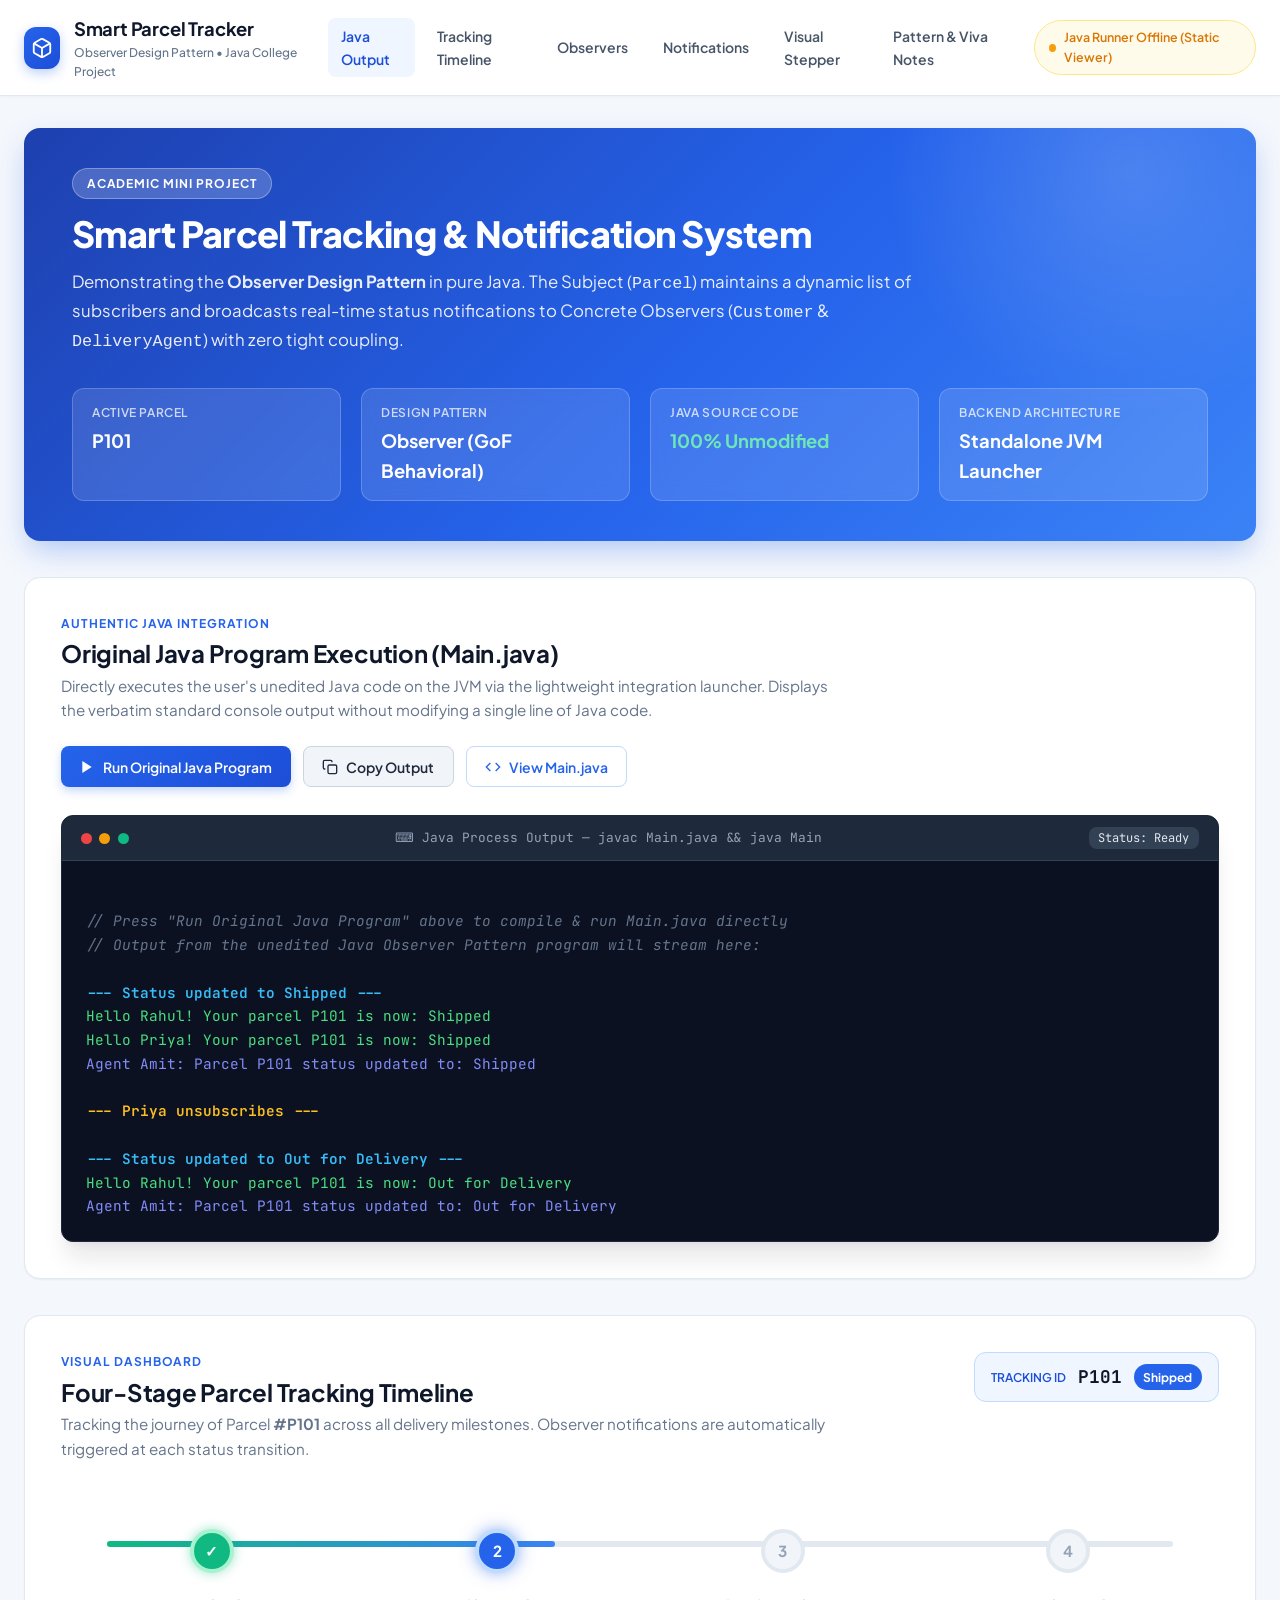
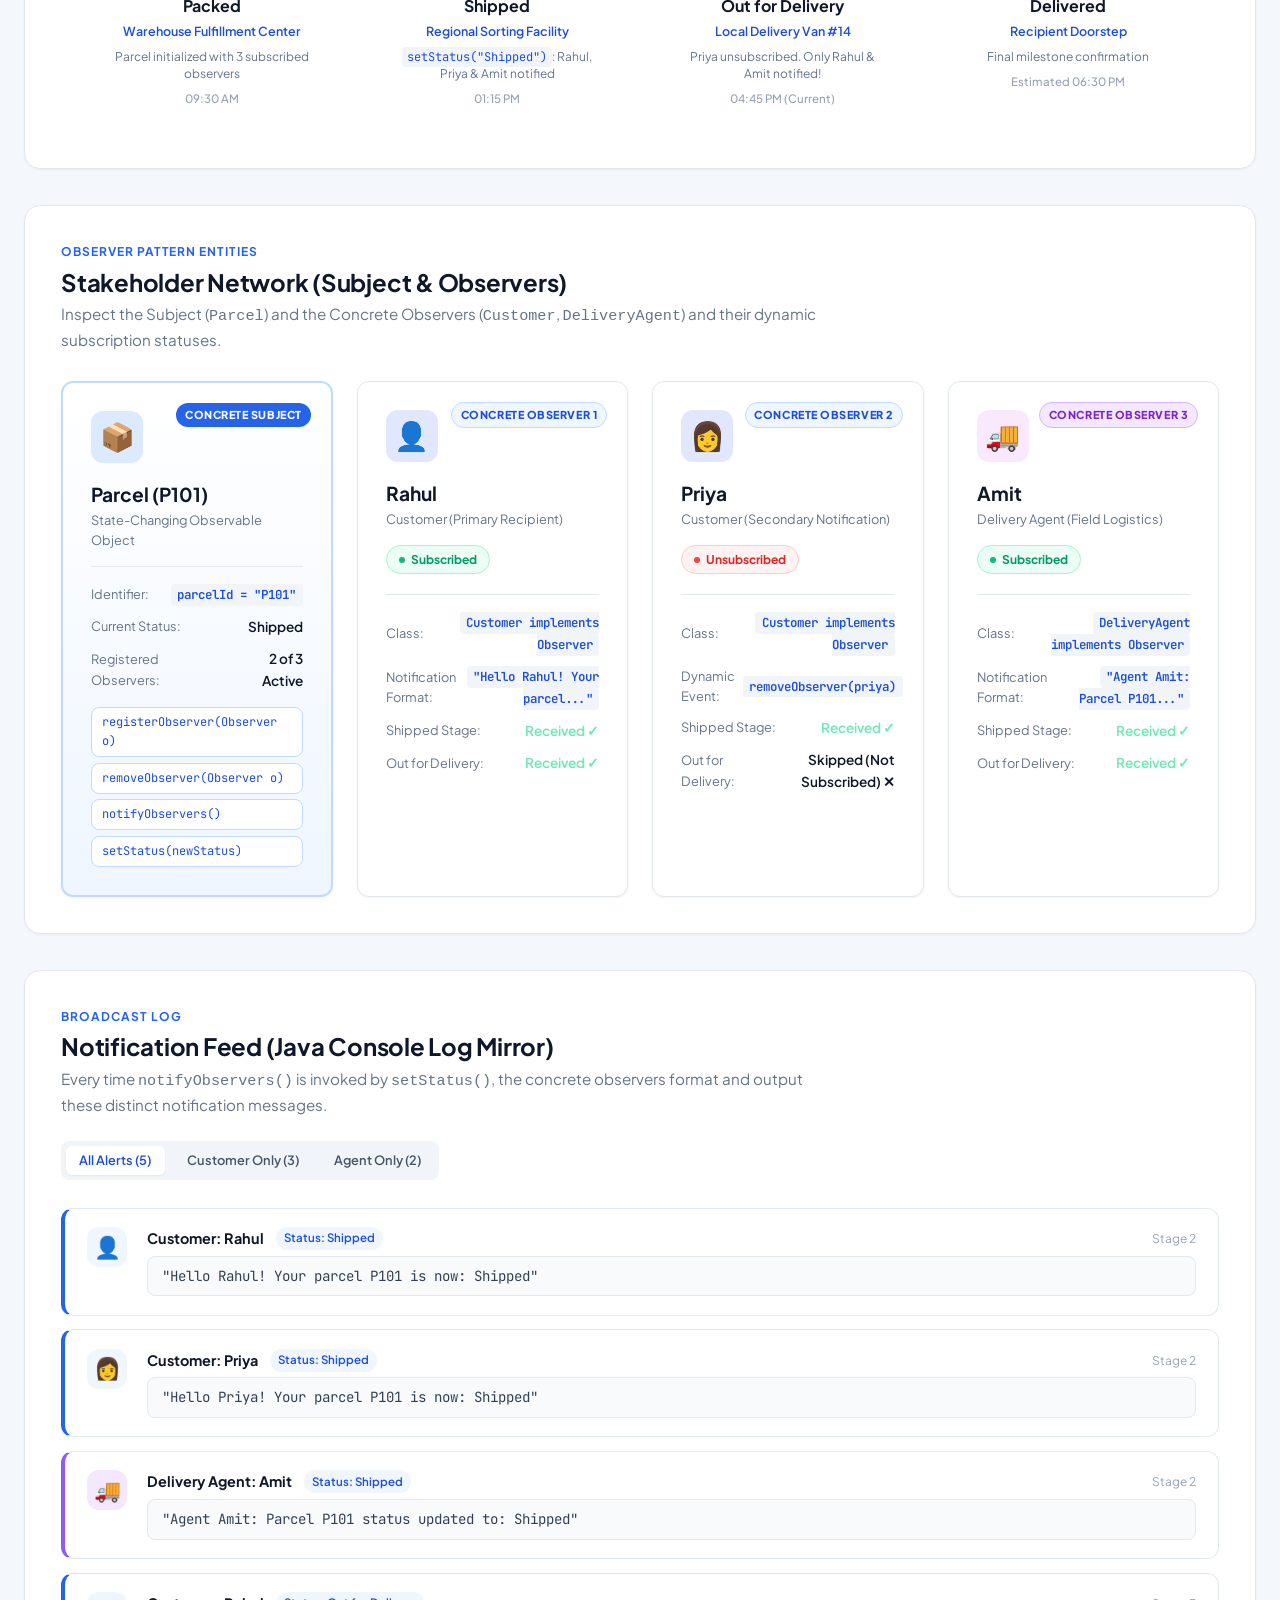
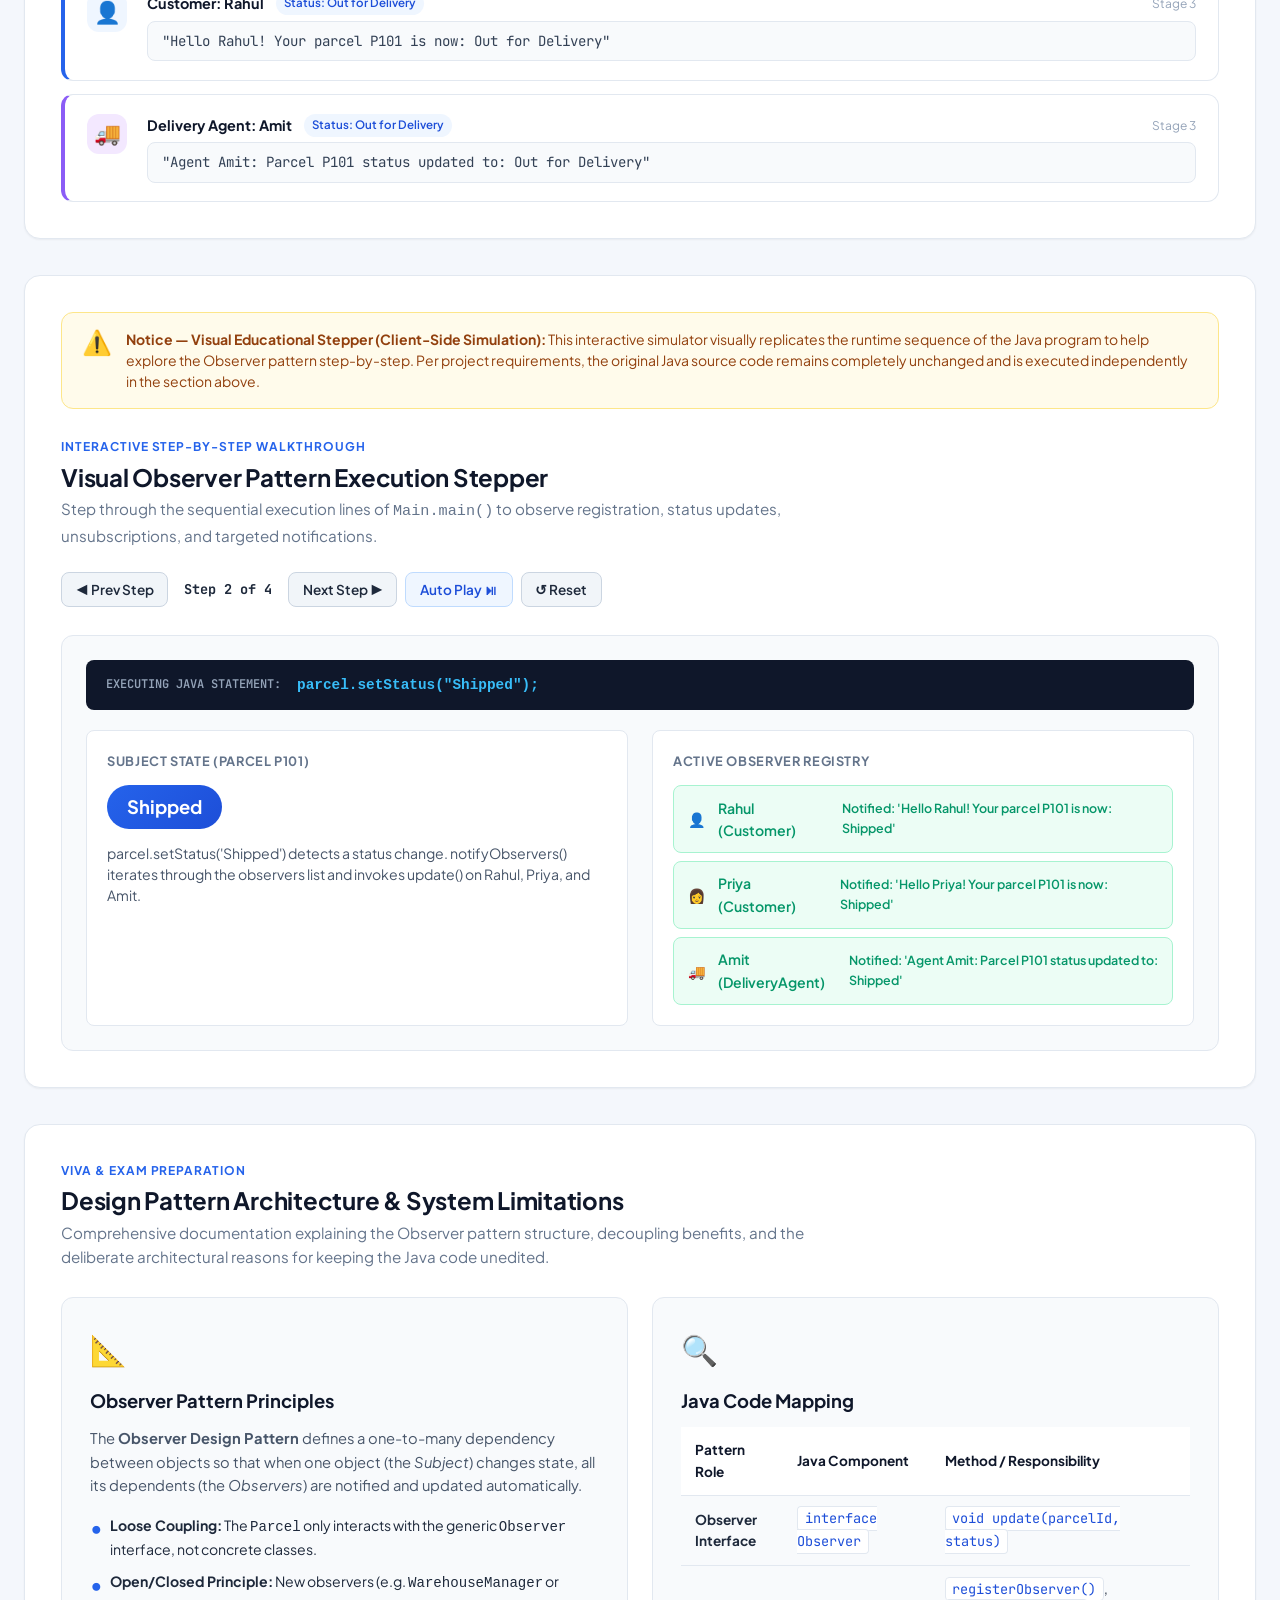
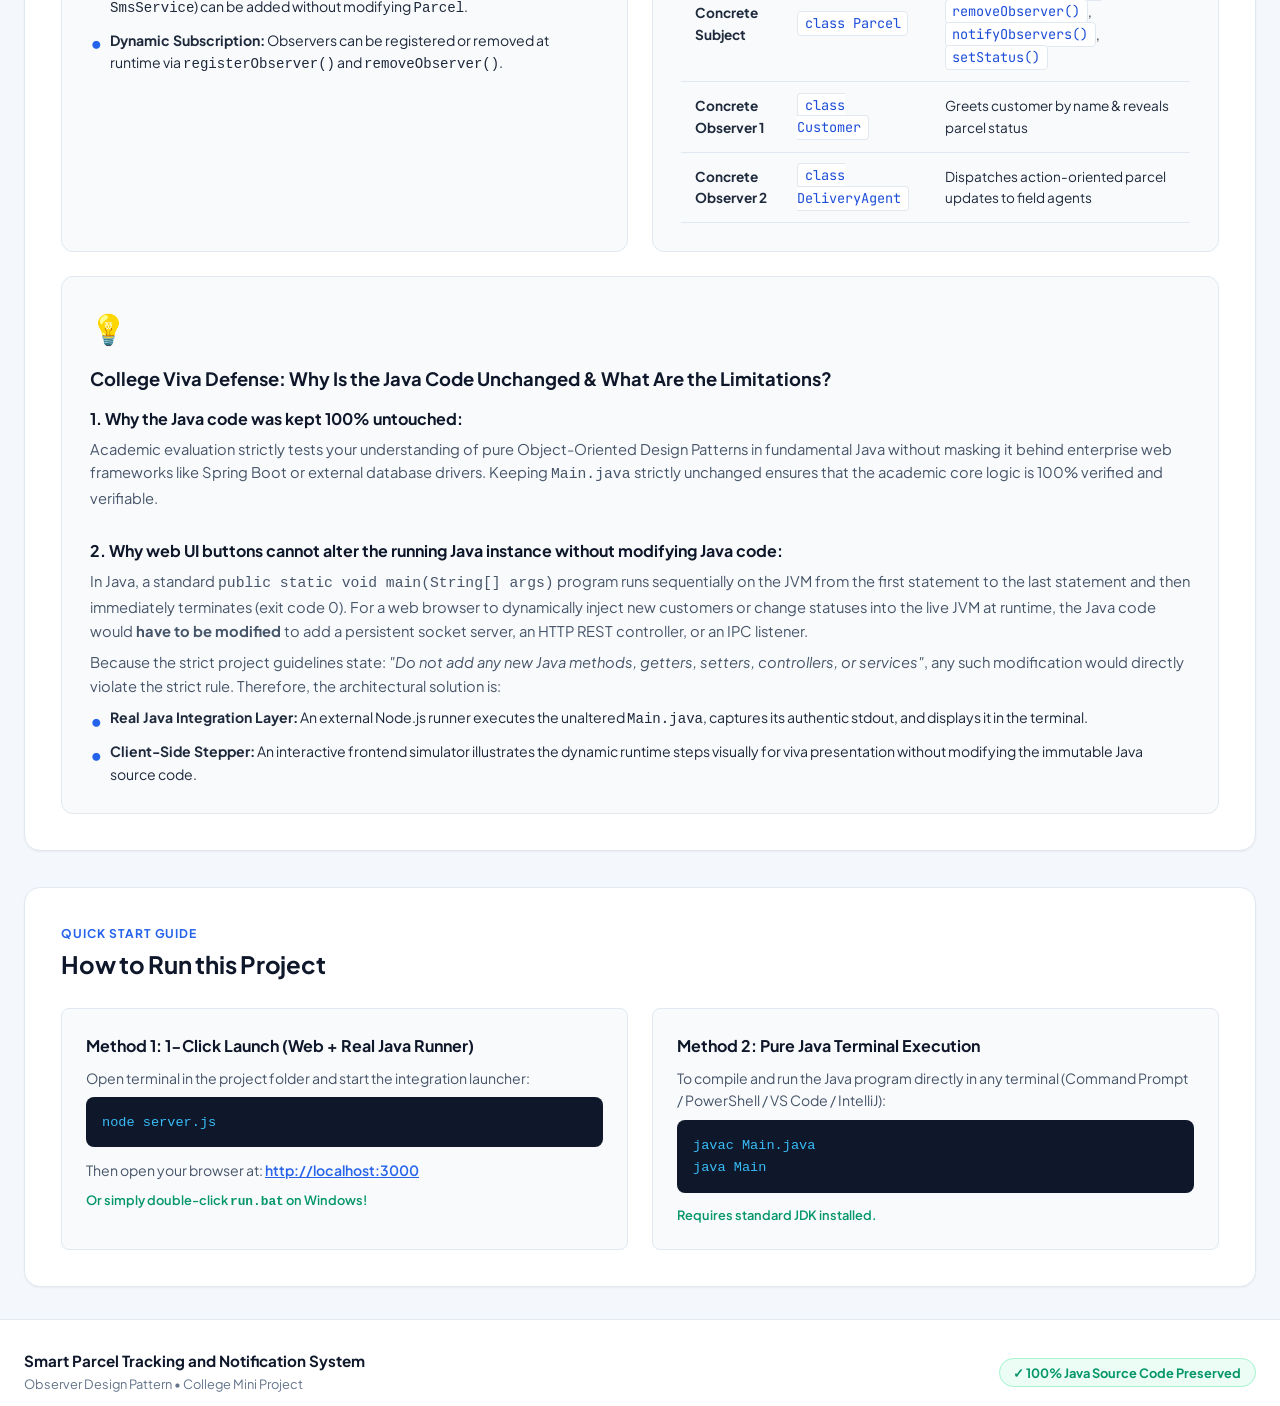
==== index.html @ 938df93c "Refactor to pure Java Observer Pattern: keep Main.java 100% unedited with modern web dashboard & lau" ====
<!DOCTYPE html>
<html lang="en">
<head>
    <meta charset="UTF-8">
    <meta name="viewport" content="width=device-width, initial-scale=1.0">
    <title>Smart Parcel Tracking System | Observer Design Pattern</title>
    <link rel="stylesheet" href="style.css">
    <link rel="preconnect" href="https://fonts.googleapis.com">
    <link rel="preconnect" href="https://fonts.gstatic.com" crossorigin>
    <link href="https://fonts.googleapis.com/css2?family=Plus+Jakarta+Sans:wght@400;500;600;700;800&family=JetBrains+Mono:wght@400;500;600&display=swap" rel="stylesheet">
</head>
<body>

    <!-- Top Navigation Bar -->
    <header class="navbar">
        <div class="nav-container">
            <div class="nav-brand">
                <div class="brand-icon">
                    <svg viewBox="0 0 24 24" fill="none" stroke="currentColor" stroke-width="2">
                        <path d="M21 16V8a2 2 0 0 0-1-1.73l-7-4a2 2 0 0 0-2 0l-7 4A2 2 0 0 0 3 8v8a2 2 0 0 0 1 1.73l7 4a2 2 0 0 0 2 0l7-4A2 2 0 0 0 21 16z"></path>
                        <polyline points="3.27 6.96 12 12.01 20.73 6.96"></polyline>
                        <line x1="12" y1="22.08" x2="12" y2="12"></line>
                    </svg>
                </div>
                <div class="brand-text">
                    <span class="brand-title">Smart Parcel Tracker</span>
                    <span class="brand-subtitle">Observer Design Pattern • Java College Project</span>
                </div>
            </div>

            <nav class="nav-links">
                <a href="#live-java" class="nav-link active">Java Output</a>
                <a href="#tracking-timeline" class="nav-link">Tracking Timeline</a>
                <a href="#stakeholders" class="nav-link">Observers</a>
                <a href="#notifications" class="nav-link">Notifications</a>
                <a href="#simulation" class="nav-link">Visual Stepper</a>
                <a href="#academic-guide" class="nav-link">Pattern & Viva Notes</a>
            </nav>

            <div class="server-status-pill" id="serverStatusBadge">
                <span class="status-dot"></span>
                <span class="status-label" id="serverStatusText">Detecting Java Runner...</span>
            </div>
        </div>
    </header>

    <main class="main-content">

        <!-- Hero / Project Summary Banner -->
        <section class="hero-banner">
            <div class="hero-content">
                <div class="badge-tag">Academic Mini Project</div>
                <h1 class="hero-title">Smart Parcel Tracking & Notification System</h1>
                <p class="hero-desc">
                    Demonstrating the <strong>Observer Design Pattern</strong> in pure Java. 
                    The Subject (<code>Parcel</code>) maintains a dynamic list of subscribers and broadcasts real-time 
                    status notifications to Concrete Observers (<code>Customer</code> & <code>DeliveryAgent</code>) with zero tight coupling.
                </p>
                <div class="hero-meta-grid">
                    <div class="meta-item">
                        <span class="meta-label">Active Parcel</span>
                        <span class="meta-value">P101</span>
                    </div>
                    <div class="meta-item">
                        <span class="meta-label">Design Pattern</span>
                        <span class="meta-value">Observer (GoF Behavioral)</span>
                    </div>
                    <div class="meta-item">
                        <span class="meta-label">Java Source Code</span>
                        <span class="meta-value text-emerald">100% Unmodified</span>
                    </div>
                    <div class="meta-item">
                        <span class="meta-label">Backend Architecture</span>
                        <span class="meta-value">Standalone JVM Launcher</span>
                    </div>
                </div>
            </div>
        </section>

        <!-- SECTION 1: LIVE JAVA EXECUTION LAYER (CRUCIAL REQUIREMENT) -->
        <section id="live-java" class="section-card">
            <div class="section-header">
                <div>
                    <div class="section-tag">Authentic Java Integration</div>
                    <h2 class="section-title">Original Java Program Execution (Main.java)</h2>
                    <p class="section-subtitle">
                        Directly executes the user's unedited Java code on the JVM via the lightweight integration launcher.
                        Displays the verbatim standard console output without modifying a single line of Java code.
                    </p>
                </div>
                <div class="action-buttons">
                    <button class="btn btn-primary" id="btnRunJava">
                        <svg viewBox="0 0 24 24" fill="currentColor" width="16" height="16">
                            <polygon points="5 3 19 12 5 21 5 3"></polygon>
                        </svg>
                        <span>Run Original Java Program</span>
                    </button>
                    <button class="btn btn-secondary" id="btnCopyOutput">
                        <svg viewBox="0 0 24 24" fill="none" stroke="currentColor" stroke-width="2" width="16" height="16">
                            <rect x="9" y="9" width="13" height="13" rx="2" ry="2"></rect>
                            <path d="M5 15H4a2 2 0 0 1-2-2V4a2 2 0 0 1 2-2h9a2 2 0 0 1 2 2v1"></path>
                        </svg>
                        <span>Copy Output</span>
                    </button>
                    <button class="btn btn-outline" id="btnToggleSource">
                        <svg viewBox="0 0 24 24" fill="none" stroke="currentColor" stroke-width="2" width="16" height="16">
                            <polyline points="16 18 22 12 16 6"></polyline>
                            <polyline points="8 6 2 12 8 18"></polyline>
                        </svg>
                        <span>View Main.java</span>
                    </button>
                </div>
            </div>

            <!-- Terminal Console Container -->
            <div class="terminal-container">
                <div class="terminal-topbar">
                    <div class="terminal-dots">
                        <span class="dot dot-red"></span>
                        <span class="dot dot-yellow"></span>
                        <span class="dot dot-green"></span>
                    </div>
                    <div class="terminal-title">
                        <span class="icon-terminal">⌨</span> 
                        <span id="terminalTitleText">Java Process Output — javac Main.java &amp;&amp; java Main</span>
                    </div>
                    <div class="terminal-metrics" id="terminalMetrics">
                        <span class="metric-pill">Status: Ready</span>
                    </div>
                </div>

                <div class="terminal-body" id="terminalOutput">
<span class="term-dim">// Press "Run Original Java Program" above to compile &amp; run Main.java directly</span>
<span class="term-dim">// Output from the unedited Java Observer Pattern program will stream here:</span>

<span class="term-cyan">--- Status updated to Shipped ---</span>
<span class="term-green">Hello Rahul! Your parcel P101 is now: Shipped</span>
<span class="term-green">Hello Priya! Your parcel P101 is now: Shipped</span>
<span class="term-blue">Agent Amit: Parcel P101 status updated to: Shipped</span>

<span class="term-yellow">--- Priya unsubscribes ---</span>

<span class="term-cyan">--- Status updated to Out for Delivery ---</span>
<span class="term-green">Hello Rahul! Your parcel P101 is now: Out for Delivery</span>
<span class="term-blue">Agent Amit: Parcel P101 status updated to: Out for Delivery</span>
                </div>
            </div>

            <!-- Source Code Drawer (Hidden by default, toggleable) -->
            <div class="code-viewer-card" id="sourceCodeDrawer" style="display: none;">
                <div class="code-viewer-header">
                    <div class="file-info">
                        <span class="file-icon">☕</span>
                        <span class="file-name">Main.java</span>
                        <span class="file-badge">100% UNMODIFIED ORIGINAL</span>
                    </div>
                    <div class="code-note">Exact Java code provided by student (Zero modifications, zero new methods, no Spring Boot)</div>
                </div>
                <pre class="code-block"><code id="javaSourceCodeContainer">/* Loading Main.java ... */</code></pre>
            </div>
        </section>

        <!-- SECTION 2: 4-STAGE PARCEL TRACKING TIMELINE -->
        <section id="tracking-timeline" class="section-card">
            <div class="section-header">
                <div>
                    <div class="section-tag">Visual Dashboard</div>
                    <h2 class="section-title">Four-Stage Parcel Tracking Timeline</h2>
                    <p class="section-subtitle">
                        Tracking the journey of Parcel <strong>#P101</strong> across all delivery milestones.
                        Observer notifications are automatically triggered at each status transition.
                    </p>
                </div>
                <div class="parcel-quick-badge">
                    <span class="badge-label">Tracking ID</span>
                    <span class="badge-code">P101</span>
                    <span class="badge-state" id="timelineActiveStateText">Out for Delivery</span>
                </div>
            </div>

            <!-- 4-Stage Horizontal Timeline -->
            <div class="timeline-wrapper">
                <div class="timeline-track">
                    <div class="timeline-progress-fill" id="timelineProgressFill" style="width: 66.6%;"></div>
                </div>

                <div class="timeline-stages">
                    <!-- Stage 1 -->
                    <div class="timeline-step completed" id="step-packed" data-stage="Packed">
                        <div class="step-indicator">
                            <span class="step-check">✓</span>
                            <span class="step-num">1</span>
                        </div>
                        <div class="step-content">
                            <span class="step-title">Packed</span>
                            <span class="step-location">Warehouse Fulfillment Center</span>
                            <span class="step-desc">Parcel initialized with 3 subscribed observers</span>
                            <span class="step-time">09:30 AM</span>
                        </div>
                    </div>

                    <!-- Stage 2 -->
                    <div class="timeline-step completed" id="step-shipped" data-stage="Shipped">
                        <div class="step-indicator">
                            <span class="step-check">✓</span>
                            <span class="step-num">2</span>
                        </div>
                        <div class="step-content">
                            <span class="step-title">Shipped</span>
                            <span class="step-location">Regional Sorting Facility</span>
                            <span class="step-desc"><code>setStatus("Shipped")</code>: Rahul, Priya &amp; Amit notified</span>
                            <span class="step-time">01:15 PM</span>
                        </div>
                    </div>

                    <!-- Stage 3 -->
                    <div class="timeline-step active" id="step-out-for-delivery" data-stage="Out for Delivery">
                        <div class="step-indicator">
                            <span class="step-pulse"></span>
                            <span class="step-num">3</span>
                        </div>
                        <div class="step-content">
                            <span class="step-title">Out for Delivery</span>
                            <span class="step-location">Local Delivery Van #14</span>
                            <span class="step-desc">Priya unsubscribed. Only Rahul &amp; Amit notified!</span>
                            <span class="step-time">04:45 PM (Current)</span>
                        </div>
                    </div>

                    <!-- Stage 4 -->
                    <div class="timeline-step upcoming" id="step-delivered" data-stage="Delivered">
                        <div class="step-indicator">
                            <span class="step-num">4</span>
                        </div>
                        <div class="step-content">
                            <span class="step-title">Delivered</span>
                            <span class="step-location">Recipient Doorstep</span>
                            <span class="step-desc">Final milestone confirmation</span>
                            <span class="step-time">Estimated 06:30 PM</span>
                        </div>
                    </div>
                </div>
            </div>
        </section>

        <!-- SECTION 3: STAKEHOLDER CARDS (SUBJECT & OBSERVERS) -->
        <section id="stakeholders" class="section-card">
            <div class="section-header">
                <div>
                    <div class="section-tag">Observer Pattern Entities</div>
                    <h2 class="section-title">Stakeholder Network (Subject &amp; Observers)</h2>
                    <p class="section-subtitle">
                        Inspect the Subject (<code>Parcel</code>) and the Concrete Observers (<code>Customer</code>, <code>DeliveryAgent</code>)
                        and their dynamic subscription statuses.
                    </p>
                </div>
            </div>

            <div class="stakeholders-grid">
                <!-- Subject Card -->
                <div class="stakeholder-card subject-card">
                    <div class="card-badge subject-badge">CONCRETE SUBJECT</div>
                    <div class="card-avatar subject-avatar">📦</div>
                    <h3 class="stakeholder-name">Parcel (P101)</h3>
                    <p class="stakeholder-role">State-Changing Observable Object</p>
                    
                    <div class="card-details">
                        <div class="detail-row">
                            <span class="detail-key">Identifier:</span>
                            <span class="detail-val"><code>parcelId = "P101"</code></span>
                        </div>
                        <div class="detail-row">
                            <span class="detail-key">Current Status:</span>
                            <span class="detail-val status-val" id="subjectCurrentStatus">Out for Delivery</span>
                        </div>
                        <div class="detail-row">
                            <span class="detail-key">Registered Observers:</span>
                            <span class="detail-val text-blue font-bold" id="subjectObserverCount">2 of 3 Active</span>
                        </div>
                    </div>

                    <div class="card-methods">
                        <div class="method-chip">registerObserver(Observer o)</div>
                        <div class="method-chip">removeObserver(Observer o)</div>
                        <div class="method-chip">notifyObservers()</div>
                        <div class="method-chip">setStatus(newStatus)</div>
                    </div>
                </div>

                <!-- Observer 1: Rahul -->
                <div class="stakeholder-card observer-card" id="cardRahul">
                    <div class="card-badge observer-badge">CONCRETE OBSERVER 1</div>
                    <div class="card-avatar customer-avatar">👤</div>
                    <h3 class="stakeholder-name">Rahul</h3>
                    <p class="stakeholder-role">Customer (Primary Recipient)</p>

                    <div class="subscription-pill sub-active" id="subStatusRahul">
                        <span class="sub-dot"></span> Subscribed
                    </div>

                    <div class="card-details">
                        <div class="detail-row">
                            <span class="detail-key">Class:</span>
                            <span class="detail-val"><code>Customer implements Observer</code></span>
                        </div>
                        <div class="detail-row">
                            <span class="detail-key">Notification Format:</span>
                            <span class="detail-val"><code>"Hello Rahul! Your parcel..."</code></span>
                        </div>
                        <div class="detail-row">
                            <span class="detail-key">Shipped Stage:</span>
                            <span class="detail-val text-emerald">Received ✓</span>
                        </div>
                        <div class="detail-row">
                            <span class="detail-key">Out for Delivery:</span>
                            <span class="detail-val text-emerald">Received ✓</span>
                        </div>
                    </div>
                </div>

                <!-- Observer 2: Priya (Unsubscribed) -->
                <div class="stakeholder-card observer-card unsubscribed" id="cardPriya">
                    <div class="card-badge observer-badge">CONCRETE OBSERVER 2</div>
                    <div class="card-avatar customer-avatar">👩</div>
                    <h3 class="stakeholder-name">Priya</h3>
                    <p class="stakeholder-role">Customer (Secondary Notification)</p>

                    <div class="subscription-pill sub-inactive" id="subStatusPriya">
                        <span class="sub-dot"></span> Unsubscribed
                    </div>

                    <div class="card-details">
                        <div class="detail-row">
                            <span class="detail-key">Class:</span>
                            <span class="detail-val"><code>Customer implements Observer</code></span>
                        </div>
                        <div class="detail-row">
                            <span class="detail-key">Dynamic Event:</span>
                            <span class="detail-val text-amber font-bold"><code>removeObserver(priya)</code></span>
                        </div>
                        <div class="detail-row">
                            <span class="detail-key">Shipped Stage:</span>
                            <span class="detail-val text-emerald">Received ✓</span>
                        </div>
                        <div class="detail-row">
                            <span class="detail-key">Out for Delivery:</span>
                            <span class="detail-val text-rose">Skipped (Not Subscribed) ✕</span>
                        </div>
                    </div>
                </div>

                <!-- Observer 3: Amit (Delivery Agent) -->
                <div class="stakeholder-card observer-card" id="cardAmit">
                    <div class="card-badge agent-badge">CONCRETE OBSERVER 3</div>
                    <div class="card-avatar agent-avatar">🚚</div>
                    <h3 class="stakeholder-name">Amit</h3>
                    <p class="stakeholder-role">Delivery Agent (Field Logistics)</p>

                    <div class="subscription-pill sub-active" id="subStatusAmit">
                        <span class="sub-dot"></span> Subscribed
                    </div>

                    <div class="card-details">
                        <div class="detail-row">
                            <span class="detail-key">Class:</span>
                            <span class="detail-val"><code>DeliveryAgent implements Observer</code></span>
                        </div>
                        <div class="detail-row">
                            <span class="detail-key">Notification Format:</span>
                            <span class="detail-val"><code>"Agent Amit: Parcel P101..."</code></span>
                        </div>
                        <div class="detail-row">
                            <span class="detail-key">Shipped Stage:</span>
                            <span class="detail-val text-emerald">Received ✓</span>
                        </div>
                        <div class="detail-row">
                            <span class="detail-key">Out for Delivery:</span>
                            <span class="detail-val text-emerald">Received ✓</span>
                        </div>
                    </div>
                </div>
            </div>
        </section>

        <!-- SECTION 4: NOTIFICATION PANEL -->
        <section id="notifications" class="section-card">
            <div class="section-header">
                <div>
                    <div class="section-tag">Broadcast Log</div>
                    <h2 class="section-title">Notification Feed (Java Console Log Mirror)</h2>
                    <p class="section-subtitle">
                        Every time <code>notifyObservers()</code> is invoked by <code>setStatus()</code>,
                        the concrete observers format and output these distinct notification messages.
                    </p>
                </div>
                <div class="feed-filter-tabs">
                    <button class="filter-btn active" data-filter="all">All Alerts (5)</button>
                    <button class="filter-btn" data-filter="customer">Customer Only (3)</button>
                    <button class="filter-btn" data-filter="agent">Agent Only (2)</button>
                </div>
            </div>

            <div class="notification-stream" id="notificationStream">
                <!-- Notification 1 -->
                <div class="notif-card notif-customer" data-type="customer">
                    <div class="notif-icon">👤</div>
                    <div class="notif-body">
                        <div class="notif-meta">
                            <span class="notif-recipient">Customer: Rahul</span>
                            <span class="notif-stage">Status: Shipped</span>
                            <span class="notif-time">Stage 2</span>
                        </div>
                        <div class="notif-text">
                            "Hello Rahul! Your parcel P101 is now: Shipped"
                        </div>
                    </div>
                </div>

                <!-- Notification 2 -->
                <div class="notif-card notif-customer" data-type="customer">
                    <div class="notif-icon">👩</div>
                    <div class="notif-body">
                        <div class="notif-meta">
                            <span class="notif-recipient">Customer: Priya</span>
                            <span class="notif-stage">Status: Shipped</span>
                            <span class="notif-time">Stage 2</span>
                        </div>
                        <div class="notif-text">
                            "Hello Priya! Your parcel P101 is now: Shipped"
                        </div>
                    </div>
                </div>

                <!-- Notification 3 -->
                <div class="notif-card notif-agent" data-type="agent">
                    <div class="notif-icon">🚚</div>
                    <div class="notif-body">
                        <div class="notif-meta">
                            <span class="notif-recipient">Delivery Agent: Amit</span>
                            <span class="notif-stage">Status: Shipped</span>
                            <span class="notif-time">Stage 2</span>
                        </div>
                        <div class="notif-text">
                            "Agent Amit: Parcel P101 status updated to: Shipped"
                        </div>
                    </div>
                </div>

                <!-- Notification 4 -->
                <div class="notif-card notif-customer" data-type="customer">
                    <div class="notif-icon">👤</div>
                    <div class="notif-body">
                        <div class="notif-meta">
                            <span class="notif-recipient">Customer: Rahul</span>
                            <span class="notif-stage">Status: Out for Delivery</span>
                            <span class="notif-time">Stage 3</span>
                        </div>
                        <div class="notif-text">
                            "Hello Rahul! Your parcel P101 is now: Out for Delivery"
                        </div>
                    </div>
                </div>

                <!-- Notification 5 -->
                <div class="notif-card notif-agent" data-type="agent">
                    <div class="notif-icon">🚚</div>
                    <div class="notif-body">
                        <div class="notif-meta">
                            <span class="notif-recipient">Delivery Agent: Amit</span>
                            <span class="notif-stage">Status: Out for Delivery</span>
                            <span class="notif-time">Stage 3</span>
                        </div>
                        <div class="notif-text">
                            "Agent Amit: Parcel P101 status updated to: Out for Delivery"
                        </div>
                    </div>
                </div>
            </div>
        </section>

        <!-- SECTION 5: INTERACTIVE VISUAL STEPPER (FRONTEND SIMULATION - STRICTLY DISTINGUISHED) -->
        <section id="simulation" class="section-card">
            <!-- Prominent Academic Disclaimer Banner -->
            <div class="academic-disclaimer-banner">
                <div class="disclaimer-icon">⚠️</div>
                <div class="disclaimer-text">
                    <strong>Notice — Visual Educational Stepper (Client-Side Simulation):</strong> 
                    This interactive simulator visually replicates the runtime sequence of the Java program to help explore the Observer pattern step-by-step. 
                    Per project requirements, the original Java source code remains completely unchanged and is executed independently in the section above.
                </div>
            </div>

            <div class="section-header">
                <div>
                    <div class="section-tag">Interactive Step-by-Step Walkthrough</div>
                    <h2 class="section-title">Visual Observer Pattern Execution Stepper</h2>
                    <p class="section-subtitle">
                        Step through the sequential execution lines of <code>Main.main()</code> to observe 
                        registration, status updates, unsubscriptions, and targeted notifications.
                    </p>
                </div>
                <div class="stepper-controls">
                    <button class="step-btn" id="btnStepPrev" disabled>◀ Prev Step</button>
                    <span class="step-counter" id="stepCounterLabel">Step 2 of 3</span>
                    <button class="step-btn" id="btnStepNext">Next Step ▶</button>
                    <button class="step-btn btn-auto" id="btnStepAuto">Auto Play ⏯</button>
                    <button class="step-btn btn-reset" id="btnStepReset">↺ Reset</button>
                </div>
            </div>

            <div class="simulation-stage-box">
                <div class="sim-code-highlight" id="simCodeDisplay">
                    <span class="sim-line-prefix">Executing Java Statement:</span>
                    <code id="simJavaStatement">parcel.setStatus("Shipped");</code>
                </div>

                <div class="sim-visual-grid">
                    <div class="sim-col">
                        <div class="sim-box-title">Subject State (Parcel P101)</div>
                        <div class="sim-status-display" id="simStatusDisplay">
                            <span class="sim-pill" id="simCurrentStatusBadge">Shipped</span>
                        </div>
                        <p class="sim-desc" id="simExplanationText">
                            The status changed from "Packed" to "Shipped". Since newStatus != oldStatus, 
                            <code>notifyObservers()</code> loops through all registered observers.
                        </p>
                    </div>

                    <div class="sim-col">
                        <div class="sim-box-title">Active Observer Registry</div>
                        <div class="sim-observers-list" id="simObserversList">
                            <div class="sim-observer-item active" id="simObsRahul">
                                <span class="sim-obs-icon">👤</span>
                                <span>Rahul (Customer)</span>
                                <span class="sim-obs-status">Notified ✓</span>
                            </div>
                            <div class="sim-observer-item active" id="simObsPriya">
                                <span class="sim-obs-icon">👩</span>
                                <span>Priya (Customer)</span>
                                <span class="sim-obs-status">Notified ✓</span>
                            </div>
                            <div class="sim-observer-item active" id="simObsAmit">
                                <span class="sim-obs-icon">🚚</span>
                                <span>Amit (DeliveryAgent)</span>
                                <span class="sim-obs-status">Notified ✓</span>
                            </div>
                        </div>
                    </div>
                </div>
            </div>
        </section>

        <!-- SECTION 6: DESIGN PATTERN ARCHITECTURE & ACADEMIC VIVA NOTES -->
        <section id="academic-guide" class="section-card">
            <div class="section-header">
                <div>
                    <div class="section-tag">Viva &amp; Exam Preparation</div>
                    <h2 class="section-title">Design Pattern Architecture &amp; System Limitations</h2>
                    <p class="section-subtitle">
                        Comprehensive documentation explaining the Observer pattern structure, decoupling benefits, 
                        and the deliberate architectural reasons for keeping the Java code unedited.
                    </p>
                </div>
            </div>

            <div class="viva-grid">
                <!-- Card 1: Pattern Theory -->
                <div class="viva-card">
                    <div class="viva-icon">📐</div>
                    <h3 class="viva-title">Observer Pattern Principles</h3>
                    <p class="viva-text">
                        The <strong>Observer Design Pattern</strong> defines a one-to-many dependency between objects 
                        so that when one object (the <em>Subject</em>) changes state, all its dependents (the <em>Observers</em>) 
                        are notified and updated automatically.
                    </p>
                    <ul class="viva-list">
                        <li><strong>Loose Coupling:</strong> The <code>Parcel</code> only interacts with the generic <code>Observer</code> interface, not concrete classes.</li>
                        <li><strong>Open/Closed Principle:</strong> New observers (e.g. <code>WarehouseManager</code> or <code>SmsService</code>) can be added without modifying <code>Parcel</code>.</li>
                        <li><strong>Dynamic Subscription:</strong> Observers can be registered or removed at runtime via <code>registerObserver()</code> and <code>removeObserver()</code>.</li>
                    </ul>
                </div>

                <!-- Card 2: Mapping to Code -->
                <div class="viva-card">
                    <div class="viva-icon">🔍</div>
                    <h3 class="viva-title">Java Code Mapping</h3>
                    <div class="mapping-table-wrap">
                        <table class="mapping-table">
                            <thead>
                                <tr>
                                    <th>Pattern Role</th>
                                    <th>Java Component</th>
                                    <th>Method / Responsibility</th>
                                </tr>
                            </thead>
                            <tbody>
                                <tr>
                                    <td><strong>Observer Interface</strong></td>
                                    <td><code>interface Observer</code></td>
                                    <td><code>void update(parcelId, status)</code></td>
                                </tr>
                                <tr>
                                    <td><strong>Concrete Subject</strong></td>
                                    <td><code>class Parcel</code></td>
                                    <td><code>registerObserver()</code>, <code>removeObserver()</code>, <code>notifyObservers()</code>, <code>setStatus()</code></td>
                                </tr>
                                <tr>
                                    <td><strong>Concrete Observer 1</strong></td>
                                    <td><code>class Customer</code></td>
                                    <td>Greets customer by name &amp; reveals parcel status</td>
                                </tr>
                                <tr>
                                    <td><strong>Concrete Observer 2</strong></td>
                                    <td><code>class DeliveryAgent</code></td>
                                    <td>Dispatches action-oriented parcel updates to field agents</td>
                                </tr>
                            </tbody>
                        </table>
                    </div>
                </div>

                <!-- Card 3: Limitations Explanation (Explicit User Requirement) -->
                <div class="viva-card full-width">
                    <div class="viva-icon">💡</div>
                    <h3 class="viva-title">College Viva Defense: Why Is the Java Code Unchanged &amp; What Are the Limitations?</h3>
                    <div class="limitations-content">
                        <div class="limitation-block">
                            <h4>1. Why the Java code was kept 100% untouched:</h4>
                            <p>
                                Academic evaluation strictly tests your understanding of pure Object-Oriented Design Patterns 
                                in fundamental Java without masking it behind enterprise web frameworks like Spring Boot or external database drivers. 
                                Keeping <code>Main.java</code> strictly unchanged ensures that the academic core logic is 100% verified and verifiable.
                            </p>
                        </div>
                        <div class="limitation-block">
                            <h4>2. Why web UI buttons cannot alter the running Java instance without modifying Java code:</h4>
                            <p>
                                In Java, a standard <code>public static void main(String[] args)</code> program runs sequentially on the JVM 
                                from the first statement to the last statement and then immediately terminates (exit code 0). 
                                For a web browser to dynamically inject new customers or change statuses into the live JVM at runtime, 
                                the Java code would <strong>have to be modified</strong> to add a persistent socket server, an HTTP REST controller, 
                                or an IPC listener.
                            </p>
                            <p>
                                Because the strict project guidelines state: <em>"Do not add any new Java methods, getters, setters, controllers, or services"</em>, 
                                any such modification would directly violate the strict rule. 
                                Therefore, the architectural solution is:
                            </p>
                            <ul class="viva-list">
                                <li><strong>Real Java Integration Layer:</strong> An external Node.js runner executes the unaltered <code>Main.java</code>, captures its authentic stdout, and displays it in the terminal.</li>
                                <li><strong>Client-Side Stepper:</strong> An interactive frontend simulator illustrates the dynamic runtime steps visually for viva presentation without modifying the immutable Java source code.</li>
                            </ul>
                        </div>
                    </div>
                </div>
            </div>
        </section>

        <!-- Instructions Section -->
        <section class="section-card instructions-card">
            <div class="section-header">
                <div>
                    <div class="section-tag">Quick Start Guide</div>
                    <h2 class="section-title">How to Run this Project</h2>
                </div>
            </div>

            <div class="instructions-grid">
                <div class="inst-col">
                    <h4 class="inst-title">Method 1: 1-Click Launch (Web + Real Java Runner)</h4>
                    <p class="inst-text">Open terminal in the project folder and start the integration launcher:</p>
                    <pre class="inst-code"><code>node server.js</code></pre>
                    <p class="inst-text">Then open your browser at: <a href="http://localhost:3000" target="_blank" class="inst-link">http://localhost:3000</a></p>
                    <p class="inst-hint">Or simply double-click <code>run.bat</code> on Windows!</p>
                </div>

                <div class="inst-col">
                    <h4 class="inst-title">Method 2: Pure Java Terminal Execution</h4>
                    <p class="inst-text">To compile and run the Java program directly in any terminal (Command Prompt / PowerShell / VS Code / IntelliJ):</p>
                    <pre class="inst-code"><code>javac Main.java
java Main</code></pre>
                    <p class="inst-hint">Requires standard JDK installed.</p>
                </div>
            </div>
        </section>

    </main>

    <!-- Footer -->
    <footer class="app-footer">
        <div class="footer-container">
            <div class="footer-left">
                <span class="footer-title">Smart Parcel Tracking and Notification System</span>
                <span class="footer-sub">Observer Design Pattern • College Mini Project</span>
            </div>
            <div class="footer-right">
                <span class="integrity-badge">✓ 100% Java Source Code Preserved</span>
            </div>
        </div>
    </footer>

    <!-- JavaScript Application Logic -->
    <script src="app.js"></script>
</body>
</html>
---- style.css ----
/* ==========================================================================
   Smart Parcel Tracking System - Modern Blue & White Theme
   ========================================================================== */

:root {
    /* Primary Color Palette (Blue & White) */
    --primary-blue: #2563eb;
    --primary-blue-dark: #1d4ed8;
    --primary-blue-light: #3b82f6;
    --primary-blue-soft: #eff6ff;
    --primary-blue-border: #bfdbfe;
    
    --navy-900: #0f172a;
    --navy-800: #1e293b;
    --navy-700: #334155;
    
    --gray-50: #f8fafc;
    --gray-100: #f1f5f9;
    --gray-200: #e2e8f0;
    --gray-300: #cbd5e1;
    --gray-400: #94a3b8;
    --gray-500: #64748b;
    --gray-600: #475569;
    
    --emerald-500: #10b981;
    --emerald-50: #ecfdf5;
    --emerald-dark: #059669;
    
    --amber-500: #f59e0b;
    --amber-50: #fffbeb;
    --amber-dark: #d97706;
    
    --rose-500: #ef4444;
    --rose-50: #fef2f2;
    --rose-dark: #dc2626;

    --white: #ffffff;
    --shadow-sm: 0 1px 2px 0 rgba(0, 0, 0, 0.05);
    --shadow-md: 0 4px 6px -1px rgba(0, 0, 0, 0.07), 0 2px 4px -2px rgba(0, 0, 0, 0.05);
    --shadow-lg: 0 10px 25px -3px rgba(37, 99, 235, 0.08), 0 4px 6px -4px rgba(37, 99, 235, 0.04);
    --shadow-xl: 0 20px 25px -5px rgba(15, 23, 42, 0.1), 0 8px 10px -6px rgba(15, 23, 42, 0.05);
    
    --radius-sm: 8px;
    --radius-md: 12px;
    --radius-lg: 16px;
    --radius-full: 9999px;
    
    --font-sans: 'Plus Jakarta Sans', -apple-system, BlinkMacSystemFont, "Segoe UI", Roboto, sans-serif;
    --font-mono: 'JetBrains Mono', Consolas, "Courier New", monospace;
    --transition: all 0.25s cubic-bezier(0.4, 0, 0.2, 1);
}

/* Reset & Basics */
*, *::before, *::after {
    box-sizing: border-box;
    margin: 0;
    padding: 0;
}

html {
    scroll-behavior: smooth;
}

body {
    font-family: var(--font-sans);
    background-color: #f4f7fc;
    color: var(--navy-800);
    line-height: 1.6;
    -webkit-font-smoothing: antialiased;
}

/* Navbar */
.navbar {
    position: sticky;
    top: 0;
    z-index: 100;
    background: rgba(255, 255, 255, 0.95);
    backdrop-filter: blur(12px);
    border-bottom: 1px solid var(--gray-200);
    box-shadow: 0 1px 3px rgba(0, 0, 0, 0.03);
}

.nav-container {
    max-width: 1280px;
    margin: 0 auto;
    padding: 0.85rem 1.5rem;
    display: flex;
    align-items: center;
    justify-content: space-between;
    gap: 1.5rem;
}

.nav-brand {
    display: flex;
    align-items: center;
    gap: 0.85rem;
    text-decoration: none;
}

.brand-icon {
    width: 42px;
    height: 42px;
    background: linear-gradient(135deg, var(--primary-blue), var(--primary-blue-dark));
    border-radius: var(--radius-md);
    display: flex;
    align-items: center;
    justify-content: center;
    color: var(--white);
    box-shadow: 0 4px 12px rgba(37, 99, 235, 0.3);
}

.brand-icon svg {
    width: 22px;
    height: 22px;
}

.brand-text {
    display: flex;
    flex-direction: column;
}

.brand-title {
    font-size: 1.15rem;
    font-weight: 700;
    color: var(--navy-900);
    letter-spacing: -0.01em;
}

.brand-subtitle {
    font-size: 0.75rem;
    color: var(--gray-500);
    font-weight: 500;
}

.nav-links {
    display: flex;
    align-items: center;
    gap: 0.5rem;
}

.nav-link {
    text-decoration: none;
    font-size: 0.875rem;
    font-weight: 600;
    color: var(--gray-600);
    padding: 0.45rem 0.85rem;
    border-radius: var(--radius-sm);
    transition: var(--transition);
}

.nav-link:hover {
    color: var(--primary-blue);
    background-color: var(--primary-blue-soft);
}

.nav-link.active {
    color: var(--primary-blue-dark);
    background-color: var(--primary-blue-soft);
}

/* Server Status Pill */
.server-status-pill {
    display: flex;
    align-items: center;
    gap: 0.5rem;
    background-color: var(--gray-100);
    border: 1px solid var(--gray-300);
    padding: 0.4rem 0.85rem;
    border-radius: var(--radius-full);
    font-size: 0.78rem;
    font-weight: 600;
    color: var(--gray-700);
    transition: var(--transition);
}

.server-status-pill.online {
    background-color: var(--emerald-50);
    border-color: #a7f3d0;
    color: var(--emerald-dark);
}

.server-status-pill.offline {
    background-color: var(--amber-50);
    border-color: #fde68a;
    color: var(--amber-dark);
}

.status-dot {
    width: 8px;
    height: 8px;
    border-radius: 50%;
    background-color: var(--gray-400);
}

.server-status-pill.online .status-dot {
    background-color: var(--emerald-500);
    box-shadow: 0 0 8px rgba(16, 185, 129, 0.6);
    animation: pulseDot 2s infinite;
}

.server-status-pill.offline .status-dot {
    background-color: var(--amber-500);
}

@keyframes pulseDot {
    0%, 100% { opacity: 1; transform: scale(1); }
    50% { opacity: 0.6; transform: scale(1.2); }
}

/* Main Container */
.main-content {
    max-width: 1280px;
    margin: 2rem auto;
    padding: 0 1.5rem;
    display: flex;
    flex-direction: column;
    gap: 2.25rem;
}

/* Hero Banner */
.hero-banner {
    background: linear-gradient(135deg, #1e40af 0%, #2563eb 55%, #3b82f6 100%);
    border-radius: var(--radius-lg);
    padding: 2.5rem 3rem;
    color: var(--white);
    position: relative;
    overflow: hidden;
    box-shadow: 0 12px 30px -5px rgba(37, 99, 235, 0.35);
}

.hero-banner::after {
    content: '';
    position: absolute;
    top: -50%;
    right: -10%;
    width: 500px;
    height: 500px;
    background: radial-gradient(circle, rgba(255, 255, 255, 0.15) 0%, transparent 70%);
    pointer-events: none;
}

.badge-tag {
    display: inline-block;
    background: rgba(255, 255, 255, 0.2);
    backdrop-filter: blur(8px);
    border: 1px solid rgba(255, 255, 255, 0.3);
    padding: 0.3rem 0.85rem;
    border-radius: var(--radius-full);
    font-size: 0.75rem;
    font-weight: 700;
    text-transform: uppercase;
    letter-spacing: 0.08em;
    margin-bottom: 0.85rem;
}

.hero-title {
    font-size: 2.25rem;
    font-weight: 800;
    line-height: 1.2;
    margin-bottom: 0.85rem;
    letter-spacing: -0.02em;
}

.hero-desc {
    font-size: 1.05rem;
    max-width: 850px;
    color: rgba(255, 255, 255, 0.9);
    margin-bottom: 2rem;
    line-height: 1.6;
}

.hero-meta-grid {
    display: grid;
    grid-template-columns: repeat(auto-fit, minmax(200px, 1fr));
    gap: 1.25rem;
}

.meta-item {
    background: rgba(255, 255, 255, 0.12);
    backdrop-filter: blur(8px);
    border: 1px solid rgba(255, 255, 255, 0.2);
    border-radius: var(--radius-md);
    padding: 0.9rem 1.2rem;
    display: flex;
    flex-direction: column;
    gap: 0.25rem;
}

.meta-label {
    font-size: 0.75rem;
    color: rgba(255, 255, 255, 0.75);
    text-transform: uppercase;
    font-weight: 600;
    letter-spacing: 0.05em;
}

.meta-value {
    font-size: 1.15rem;
    font-weight: 700;
    color: var(--white);
}

.text-emerald {
    color: #6ee7b7 !important;
}

/* Common Section Card */
.section-card {
    background-color: var(--white);
    border: 1px solid var(--gray-200);
    border-radius: var(--radius-lg);
    padding: 2.25rem;
    box-shadow: var(--shadow-sm);
    transition: var(--transition);
}

.section-card:hover {
    box-shadow: var(--shadow-md);
}

.section-header {
    display: flex;
    align-items: flex-start;
    justify-content: space-between;
    gap: 1.5rem;
    margin-bottom: 1.75rem;
    flex-wrap: wrap;
}

.section-tag {
    font-size: 0.75rem;
    font-weight: 700;
    color: var(--primary-blue);
    text-transform: uppercase;
    letter-spacing: 0.08em;
    margin-bottom: 0.35rem;
}

.section-title {
    font-size: 1.5rem;
    font-weight: 700;
    color: var(--navy-900);
    letter-spacing: -0.01em;
    line-height: 1.3;
}

.section-subtitle {
    font-size: 0.95rem;
    color: var(--gray-500);
    margin-top: 0.25rem;
    max-width: 780px;
}

/* Action Buttons */
.action-buttons {
    display: flex;
    gap: 0.75rem;
    flex-wrap: wrap;
}

.btn {
    display: inline-flex;
    align-items: center;
    gap: 0.5rem;
    font-family: var(--font-sans);
    font-size: 0.875rem;
    font-weight: 600;
    padding: 0.65rem 1.15rem;
    border-radius: var(--radius-sm);
    cursor: pointer;
    transition: var(--transition);
    border: none;
    text-decoration: none;
}

.btn-primary {
    background: linear-gradient(135deg, var(--primary-blue), var(--primary-blue-dark));
    color: var(--white);
    box-shadow: 0 4px 10px rgba(37, 99, 235, 0.25);
}

.btn-primary:hover {
    background: linear-gradient(135deg, var(--primary-blue-dark), #172554);
    box-shadow: 0 6px 14px rgba(37, 99, 235, 0.35);
    transform: translateY(-1px);
}

.btn-secondary {
    background-color: var(--gray-100);
    color: var(--navy-800);
    border: 1px solid var(--gray-300);
}

.btn-secondary:hover {
    background-color: var(--gray-200);
}

.btn-outline {
    background-color: transparent;
    color: var(--primary-blue);
    border: 1px solid var(--primary-blue-border);
}

.btn-outline:hover {
    background-color: var(--primary-blue-soft);
}

/* Terminal Console */
.terminal-container {
    background-color: #0b1120;
    border-radius: var(--radius-md);
    overflow: hidden;
    box-shadow: var(--shadow-xl);
    border: 1px solid #1e293b;
}

.terminal-topbar {
    background-color: #1e293b;
    padding: 0.75rem 1.2rem;
    display: flex;
    align-items: center;
    justify-content: space-between;
    border-bottom: 1px solid #334155;
}

.terminal-dots {
    display: flex;
    gap: 0.45rem;
}

.dot {
    width: 11px;
    height: 11px;
    border-radius: 50%;
}

.dot-red { background-color: #ef4444; }
.dot-yellow { background-color: #f59e0b; }
.dot-green { background-color: #10b981; }

.terminal-title {
    font-family: var(--font-mono);
    font-size: 0.8rem;
    color: #94a3b8;
    display: flex;
    align-items: center;
    gap: 0.5rem;
}

.terminal-metrics {
    font-size: 0.75rem;
    color: #94a3b8;
}

.metric-pill {
    background-color: #334155;
    padding: 0.2rem 0.6rem;
    border-radius: var(--radius-sm);
    color: #e2e8f0;
    font-family: var(--font-mono);
}

.terminal-body {
    padding: 1.5rem;
    font-family: var(--font-mono);
    font-size: 0.9rem;
    line-height: 1.65;
    color: #e2e8f0;
    white-space: pre-wrap;
    max-height: 380px;
    overflow-y: auto;
}

.term-cyan { color: #38bdf8; font-weight: 600; }
.term-green { color: #4ade80; }
.term-blue { color: #818cf8; }
.term-yellow { color: #fbbf24; font-weight: 600; }
.term-dim { color: #64748b; font-style: italic; }

/* Code Viewer Drawer */
.code-viewer-card {
    margin-top: 1.25rem;
    border: 1px solid var(--gray-200);
    border-radius: var(--radius-md);
    background-color: var(--gray-50);
    overflow: hidden;
}

.code-viewer-header {
    background-color: var(--white);
    padding: 0.85rem 1.25rem;
    border-bottom: 1px solid var(--gray-200);
    display: flex;
    align-items: center;
    justify-content: space-between;
    flex-wrap: wrap;
    gap: 0.75rem;
}

.file-info {
    display: flex;
    align-items: center;
    gap: 0.5rem;
}

.file-name {
    font-family: var(--font-mono);
    font-weight: 700;
    color: var(--navy-900);
}

.file-badge {
    background-color: var(--emerald-50);
    color: var(--emerald-dark);
    border: 1px solid #a7f3d0;
    padding: 0.15rem 0.5rem;
    border-radius: var(--radius-sm);
    font-size: 0.7rem;
    font-weight: 700;
}

.code-note {
    font-size: 0.8rem;
    color: var(--gray-500);
}

.code-block {
    padding: 1.25rem;
    font-family: var(--font-mono);
    font-size: 0.85rem;
    line-height: 1.6;
    color: var(--navy-900);
    background-color: #fdfdfd;
    max-height: 400px;
    overflow-y: auto;
}

/* SECTION 2: 4-STAGE PARCEL TIMELINE */
.parcel-quick-badge {
    background-color: var(--primary-blue-soft);
    border: 1px solid var(--primary-blue-border);
    padding: 0.6rem 1rem;
    border-radius: var(--radius-md);
    display: flex;
    align-items: center;
    gap: 0.75rem;
}

.badge-label {
    font-size: 0.75rem;
    color: var(--primary-blue-dark);
    font-weight: 600;
    text-transform: uppercase;
}

.badge-code {
    font-family: var(--font-mono);
    font-weight: 700;
    font-size: 1.1rem;
    color: var(--navy-900);
}

.badge-state {
    background-color: var(--primary-blue);
    color: var(--white);
    padding: 0.2rem 0.6rem;
    border-radius: var(--radius-full);
    font-size: 0.75rem;
    font-weight: 700;
}

.timeline-wrapper {
    position: relative;
    padding: 2.5rem 1rem 1.5rem;
}

.timeline-track {
    position: absolute;
    top: 52px;
    left: 4%;
    right: 4%;
    height: 6px;
    background-color: var(--gray-200);
    border-radius: var(--radius-full);
    z-index: 1;
}

.timeline-progress-fill {
    height: 100%;
    background: linear-gradient(90deg, #10b981, #3b82f6);
    border-radius: var(--radius-full);
    transition: width 0.6s cubic-bezier(0.4, 0, 0.2, 1);
}

.timeline-stages {
    position: relative;
    z-index: 2;
    display: grid;
    grid-template-columns: repeat(4, 1fr);
    gap: 1rem;
}

.timeline-step {
    display: flex;
    flex-direction: column;
    align-items: center;
    text-align: center;
}

.step-indicator {
    width: 44px;
    height: 44px;
    border-radius: 50%;
    background-color: var(--white);
    border: 4px solid var(--gray-300);
    display: flex;
    align-items: center;
    justify-content: center;
    font-weight: 700;
    font-size: 0.95rem;
    color: var(--gray-500);
    margin-bottom: 1.25rem;
    position: relative;
    transition: var(--transition);
}

.timeline-step.completed .step-indicator {
    background-color: var(--emerald-500);
    border-color: #a7f3d0;
    color: var(--white);
    box-shadow: 0 0 12px rgba(16, 185, 129, 0.4);
}

.timeline-step.active .step-indicator {
    background-color: var(--primary-blue);
    border-color: #bfdbfe;
    color: var(--white);
    box-shadow: 0 0 16px rgba(37, 99, 235, 0.5);
    animation: activeStepPulse 2s infinite;
}

@keyframes activeStepPulse {
    0%, 100% { transform: scale(1); box-shadow: 0 0 16px rgba(37, 99, 235, 0.5); }
    50% { transform: scale(1.08); box-shadow: 0 0 24px rgba(37, 99, 235, 0.8); }
}

.timeline-step.upcoming .step-indicator {
    background-color: var(--gray-100);
    border-color: var(--gray-200);
    color: var(--gray-400);
}

.step-content {
    display: flex;
    flex-direction: column;
    gap: 0.2rem;
    max-width: 200px;
}

.step-title {
    font-size: 1rem;
    font-weight: 700;
    color: var(--navy-900);
}

.step-location {
    font-size: 0.78rem;
    color: var(--primary-blue-dark);
    font-weight: 600;
}

.step-desc {
    font-size: 0.75rem;
    color: var(--gray-500);
    line-height: 1.4;
    margin: 0.25rem 0;
}

.step-desc code {
    background-color: var(--gray-100);
    padding: 0.1rem 0.3rem;
    border-radius: 4px;
    font-family: var(--font-mono);
    color: var(--primary-blue-dark);
}

.step-time {
    font-size: 0.72rem;
    color: var(--gray-400);
    font-weight: 500;
}

/* SECTION 3: STAKEHOLDERS (SUBJECT & OBSERVERS) */
.stakeholders-grid {
    display: grid;
    grid-template-columns: repeat(auto-fit, minmax(260px, 1fr));
    gap: 1.5rem;
}

.stakeholder-card {
    background-color: var(--white);
    border: 1px solid var(--gray-200);
    border-radius: var(--radius-md);
    padding: 1.75rem;
    display: flex;
    flex-direction: column;
    position: relative;
    box-shadow: var(--shadow-sm);
    transition: var(--transition);
}

.stakeholder-card:hover {
    transform: translateY(-3px);
    box-shadow: var(--shadow-lg);
    border-color: var(--primary-blue-border);
}

.subject-card {
    background: linear-gradient(180deg, #ffffff 0%, var(--primary-blue-soft) 100%);
    border: 2px solid var(--primary-blue-border);
}

.card-badge {
    position: absolute;
    top: 1.25rem;
    right: 1.25rem;
    font-size: 0.68rem;
    font-weight: 800;
    padding: 0.2rem 0.55rem;
    border-radius: var(--radius-full);
    letter-spacing: 0.05em;
}

.subject-badge {
    background-color: var(--primary-blue);
    color: var(--white);
}

.observer-badge {
    background-color: var(--primary-blue-soft);
    color: var(--primary-blue-dark);
    border: 1px solid var(--primary-blue-border);
}

.agent-badge {
    background-color: #f3e8ff;
    color: #7e22ce;
    border: 1px solid #d8b4fe;
}

.card-avatar {
    width: 52px;
    height: 52px;
    border-radius: var(--radius-md);
    display: flex;
    align-items: center;
    justify-content: center;
    font-size: 1.75rem;
    margin-bottom: 1rem;
}

.subject-avatar { background-color: #dbeafe; }
.customer-avatar { background-color: #e0e7ff; }
.agent-avatar { background-color: #fae8ff; }

.stakeholder-name {
    font-size: 1.2rem;
    font-weight: 700;
    color: var(--navy-900);
}

.stakeholder-role {
    font-size: 0.8rem;
    color: var(--gray-500);
    margin-bottom: 1rem;
}

.subscription-pill {
    display: inline-flex;
    align-items: center;
    gap: 0.4rem;
    font-size: 0.75rem;
    font-weight: 700;
    padding: 0.25rem 0.75rem;
    border-radius: var(--radius-full);
    margin-bottom: 1.25rem;
    width: fit-content;
}

.sub-active {
    background-color: var(--emerald-50);
    color: var(--emerald-dark);
    border: 1px solid #a7f3d0;
}

.sub-active .sub-dot {
    width: 6px;
    height: 6px;
    border-radius: 50%;
    background-color: var(--emerald-500);
}

.sub-inactive {
    background-color: var(--rose-50);
    color: var(--rose-dark);
    border: 1px solid #fecaca;
}

.sub-inactive .sub-dot {
    width: 6px;
    height: 6px;
    border-radius: 50%;
    background-color: var(--rose-500);
}

.card-details {
    display: flex;
    flex-direction: column;
    gap: 0.65rem;
    font-size: 0.85rem;
    border-top: 1px solid var(--gray-200);
    padding-top: 1rem;
    margin-bottom: 1rem;
}

.detail-row {
    display: flex;
    justify-content: space-between;
    align-items: center;
    gap: 0.5rem;
}

.detail-key {
    color: var(--gray-500);
    font-size: 0.8rem;
}

.detail-val {
    color: var(--navy-900);
    font-weight: 600;
    text-align: right;
}

.detail-val code {
    background-color: var(--gray-100);
    padding: 0.15rem 0.4rem;
    border-radius: 4px;
    font-family: var(--font-mono);
    font-size: 0.78rem;
    color: var(--primary-blue-dark);
}

.card-methods {
    display: flex;
    flex-direction: column;
    gap: 0.35rem;
}

.method-chip {
    background-color: var(--white);
    border: 1px solid var(--primary-blue-border);
    padding: 0.3rem 0.6rem;
    border-radius: var(--radius-sm);
    font-family: var(--font-mono);
    font-size: 0.75rem;
    color: var(--primary-blue-dark);
}

/* SECTION 4: NOTIFICATIONS */
.feed-filter-tabs {
    display: flex;
    gap: 0.5rem;
    background-color: var(--gray-100);
    padding: 0.3rem;
    border-radius: var(--radius-sm);
}

.filter-btn {
    background: transparent;
    border: none;
    font-family: var(--font-sans);
    font-size: 0.8rem;
    font-weight: 600;
    color: var(--gray-600);
    padding: 0.4rem 0.85rem;
    border-radius: 6px;
    cursor: pointer;
    transition: var(--transition);
}

.filter-btn.active {
    background-color: var(--white);
    color: var(--primary-blue-dark);
    box-shadow: var(--shadow-sm);
}

.notification-stream {
    display: flex;
    flex-direction: column;
    gap: 0.85rem;
}

.notif-card {
    background-color: var(--white);
    border: 1px solid var(--gray-200);
    border-left: 4px solid var(--primary-blue);
    border-radius: var(--radius-md);
    padding: 1.15rem 1.4rem;
    display: flex;
    align-items: flex-start;
    gap: 1.25rem;
    transition: var(--transition);
}

.notif-card:hover {
    box-shadow: var(--shadow-md);
    transform: translateX(4px);
}

.notif-card.notif-agent {
    border-left-color: #8b5cf6;
}

.notif-icon {
    width: 40px;
    height: 40px;
    border-radius: var(--radius-md);
    background-color: var(--primary-blue-soft);
    display: flex;
    align-items: center;
    justify-content: center;
    font-size: 1.35rem;
    flex-shrink: 0;
}

.notif-card.notif-agent .notif-icon {
    background-color: #f3e8ff;
}

.notif-body {
    flex: 1;
}

.notif-meta {
    display: flex;
    align-items: center;
    gap: 0.75rem;
    margin-bottom: 0.35rem;
    flex-wrap: wrap;
}

.notif-recipient {
    font-weight: 700;
    font-size: 0.9rem;
    color: var(--navy-900);
}

.notif-stage {
    background-color: var(--primary-blue-soft);
    color: var(--primary-blue-dark);
    font-size: 0.72rem;
    font-weight: 600;
    padding: 0.15rem 0.5rem;
    border-radius: var(--radius-full);
}

.notif-time {
    font-size: 0.75rem;
    color: var(--gray-400);
    margin-left: auto;
}

.notif-text {
    font-family: var(--font-mono);
    font-size: 0.88rem;
    color: var(--navy-700);
    background-color: var(--gray-50);
    padding: 0.5rem 0.85rem;
    border-radius: var(--radius-sm);
    border: 1px solid var(--gray-200);
}

/* SECTION 5: INTERACTIVE SIMULATION (FRONTEND STEPPER) */
.academic-disclaimer-banner {
    background-color: var(--amber-50);
    border: 1px solid #fde68a;
    border-radius: var(--radius-md);
    padding: 1rem 1.25rem;
    display: flex;
    align-items: flex-start;
    gap: 0.85rem;
    margin-bottom: 1.75rem;
}

.disclaimer-icon {
    font-size: 1.5rem;
    line-height: 1;
}

.disclaimer-text {
    font-size: 0.875rem;
    color: #92400e;
    line-height: 1.5;
}

.stepper-controls {
    display: flex;
    align-items: center;
    gap: 0.5rem;
    flex-wrap: wrap;
}

.step-btn {
    background-color: var(--gray-100);
    border: 1px solid var(--gray-300);
    font-family: var(--font-sans);
    font-size: 0.85rem;
    font-weight: 600;
    color: var(--navy-800);
    padding: 0.5rem 0.85rem;
    border-radius: var(--radius-sm);
    cursor: pointer;
    transition: var(--transition);
}

.step-btn:hover:not(:disabled) {
    background-color: var(--primary-blue-soft);
    color: var(--primary-blue-dark);
    border-color: var(--primary-blue-border);
}

.step-btn:disabled {
    opacity: 0.5;
    cursor: not-allowed;
}

.step-btn.btn-auto {
    background-color: var(--primary-blue-soft);
    color: var(--primary-blue-dark);
    border-color: var(--primary-blue-border);
}

.step-counter {
    font-family: var(--font-mono);
    font-size: 0.85rem;
    font-weight: 700;
    color: var(--navy-800);
    padding: 0.2rem 0.5rem;
}

.simulation-stage-box {
    background-color: var(--gray-50);
    border: 1px solid var(--gray-200);
    border-radius: var(--radius-md);
    padding: 1.5rem;
    display: flex;
    flex-direction: column;
    gap: 1.25rem;
}

.sim-code-highlight {
    background-color: #0f172a;
    border-radius: var(--radius-sm);
    padding: 0.85rem 1.25rem;
    display: flex;
    align-items: center;
    gap: 1rem;
    font-family: var(--font-mono);
    font-size: 0.9rem;
    color: #e2e8f0;
}

.sim-line-prefix {
    font-size: 0.75rem;
    color: #94a3b8;
    text-transform: uppercase;
    font-weight: 600;
}

.sim-code-highlight code {
    color: #38bdf8;
    font-weight: 600;
}

.sim-visual-grid {
    display: grid;
    grid-template-columns: 1fr 1fr;
    gap: 1.5rem;
}

.sim-col {
    background-color: var(--white);
    border: 1px solid var(--gray-200);
    border-radius: var(--radius-sm);
    padding: 1.25rem;
}

.sim-box-title {
    font-size: 0.8rem;
    font-weight: 700;
    color: var(--gray-500);
    text-transform: uppercase;
    letter-spacing: 0.05em;
    margin-bottom: 0.85rem;
}

.sim-status-display {
    margin-bottom: 0.85rem;
}

.sim-pill {
    background: linear-gradient(135deg, var(--primary-blue), var(--primary-blue-dark));
    color: var(--white);
    font-weight: 700;
    font-size: 1.15rem;
    padding: 0.45rem 1.25rem;
    border-radius: var(--radius-full);
    display: inline-block;
}

.sim-desc {
    font-size: 0.88rem;
    color: var(--gray-600);
    line-height: 1.5;
}

.sim-observers-list {
    display: flex;
    flex-direction: column;
    gap: 0.5rem;
}

.sim-observer-item {
    display: flex;
    align-items: center;
    gap: 0.75rem;
    padding: 0.65rem 0.85rem;
    border-radius: var(--radius-sm);
    background-color: var(--gray-50);
    border: 1px solid var(--gray-200);
    font-size: 0.88rem;
    font-weight: 600;
    transition: var(--transition);
}

.sim-observer-item.active {
    background-color: var(--emerald-50);
    border-color: #a7f3d0;
    color: var(--emerald-dark);
}

.sim-observer-item.inactive {
    background-color: var(--rose-50);
    border-color: #fecaca;
    color: var(--rose-dark);
    opacity: 0.7;
}

.sim-obs-status {
    margin-left: auto;
    font-size: 0.78rem;
}

/* SECTION 6: ACADEMIC GUIDE & VIVA NOTES */
.viva-grid {
    display: grid;
    grid-template-columns: repeat(2, 1fr);
    gap: 1.5rem;
}

.viva-card {
    background-color: var(--gray-50);
    border: 1px solid var(--gray-200);
    border-radius: var(--radius-md);
    padding: 1.75rem;
}

.viva-card.full-width {
    grid-column: 1 / -1;
}

.viva-icon {
    font-size: 1.85rem;
    margin-bottom: 0.75rem;
}

.viva-title {
    font-size: 1.15rem;
    font-weight: 700;
    color: var(--navy-900);
    margin-bottom: 0.75rem;
}

.viva-text {
    font-size: 0.92rem;
    color: var(--gray-600);
    margin-bottom: 1rem;
    line-height: 1.6;
}

.viva-list {
    list-style-type: none;
    display: flex;
    flex-direction: column;
    gap: 0.6rem;
    font-size: 0.88rem;
    color: var(--gray-700);
}

.viva-list li {
    position: relative;
    padding-left: 1.25rem;
}

.viva-list li::before {
    content: "•";
    color: var(--primary-blue);
    font-weight: bold;
    font-size: 1.2rem;
    position: absolute;
    left: 0;
    top: -0.1rem;
}

.mapping-table-wrap {
    overflow-x: auto;
}

.mapping-table {
    width: 100%;
    border-collapse: collapse;
    font-size: 0.85rem;
    text-align: left;
}

.mapping-table th, .mapping-table td {
    padding: 0.75rem 0.85rem;
    border-bottom: 1px solid var(--gray-200);
}

.mapping-table th {
    background-color: var(--white);
    color: var(--navy-900);
    font-weight: 700;
}

.mapping-table td code {
    background-color: var(--white);
    border: 1px solid var(--gray-200);
    padding: 0.15rem 0.4rem;
    border-radius: 4px;
    font-family: var(--font-mono);
    color: var(--primary-blue-dark);
}

.limitations-content {
    display: flex;
    flex-direction: column;
    gap: 1.25rem;
}

.limitation-block h4 {
    font-size: 1rem;
    font-weight: 700;
    color: var(--navy-900);
    margin-bottom: 0.4rem;
}

.limitation-block p {
    font-size: 0.92rem;
    color: var(--gray-600);
    margin-bottom: 0.5rem;
    line-height: 1.6;
}

/* Instructions */
.instructions-grid {
    display: grid;
    grid-template-columns: repeat(2, 1fr);
    gap: 1.5rem;
}

.inst-col {
    background-color: var(--gray-50);
    border: 1px solid var(--gray-200);
    border-radius: var(--radius-sm);
    padding: 1.5rem;
}

.inst-title {
    font-size: 1rem;
    font-weight: 700;
    color: var(--navy-900);
    margin-bottom: 0.5rem;
}

.inst-text {
    font-size: 0.88rem;
    color: var(--gray-600);
    margin-bottom: 0.5rem;
}

.inst-code {
    background-color: #0f172a;
    color: #38bdf8;
    padding: 0.85rem 1rem;
    border-radius: var(--radius-sm);
    font-family: var(--font-mono);
    font-size: 0.85rem;
    margin-bottom: 0.75rem;
    white-space: pre-wrap;
}

.inst-hint {
    font-size: 0.8rem;
    color: var(--emerald-dark);
    font-weight: 600;
}

.inst-link {
    color: var(--primary-blue);
    font-weight: 600;
    text-decoration: underline;
}

/* Footer */
.app-footer {
    background-color: var(--white);
    border-top: 1px solid var(--gray-200);
    padding: 1.75rem 0;
    margin-top: 2rem;
}

.footer-container {
    max-width: 1280px;
    margin: 0 auto;
    padding: 0 1.5rem;
    display: flex;
    align-items: center;
    justify-content: space-between;
    flex-wrap: wrap;
    gap: 1rem;
}

.footer-title {
    font-size: 0.95rem;
    font-weight: 700;
    color: var(--navy-900);
}

.footer-sub {
    font-size: 0.8rem;
    color: var(--gray-500);
    display: block;
}

.integrity-badge {
    background-color: var(--emerald-50);
    color: var(--emerald-dark);
    border: 1px solid #a7f3d0;
    padding: 0.35rem 0.85rem;
    border-radius: var(--radius-full);
    font-size: 0.8rem;
    font-weight: 700;
}

/* Responsive adjustments */
@media (max-width: 900px) {
    .timeline-stages {
        grid-template-columns: 1fr;
        gap: 1.75rem;
    }
    
    .timeline-track {
        display: none;
    }

    .timeline-step {
        flex-direction: row;
        text-align: left;
        gap: 1rem;
    }

    .step-indicator {
        margin-bottom: 0;
    }

    .sim-visual-grid {
        grid-template-columns: 1fr;
    }

    .viva-grid {
        grid-template-columns: 1fr;
    }

    .instructions-grid {
        grid-template-columns: 1fr;
    }

    .nav-links {
        display: none;
    }
}
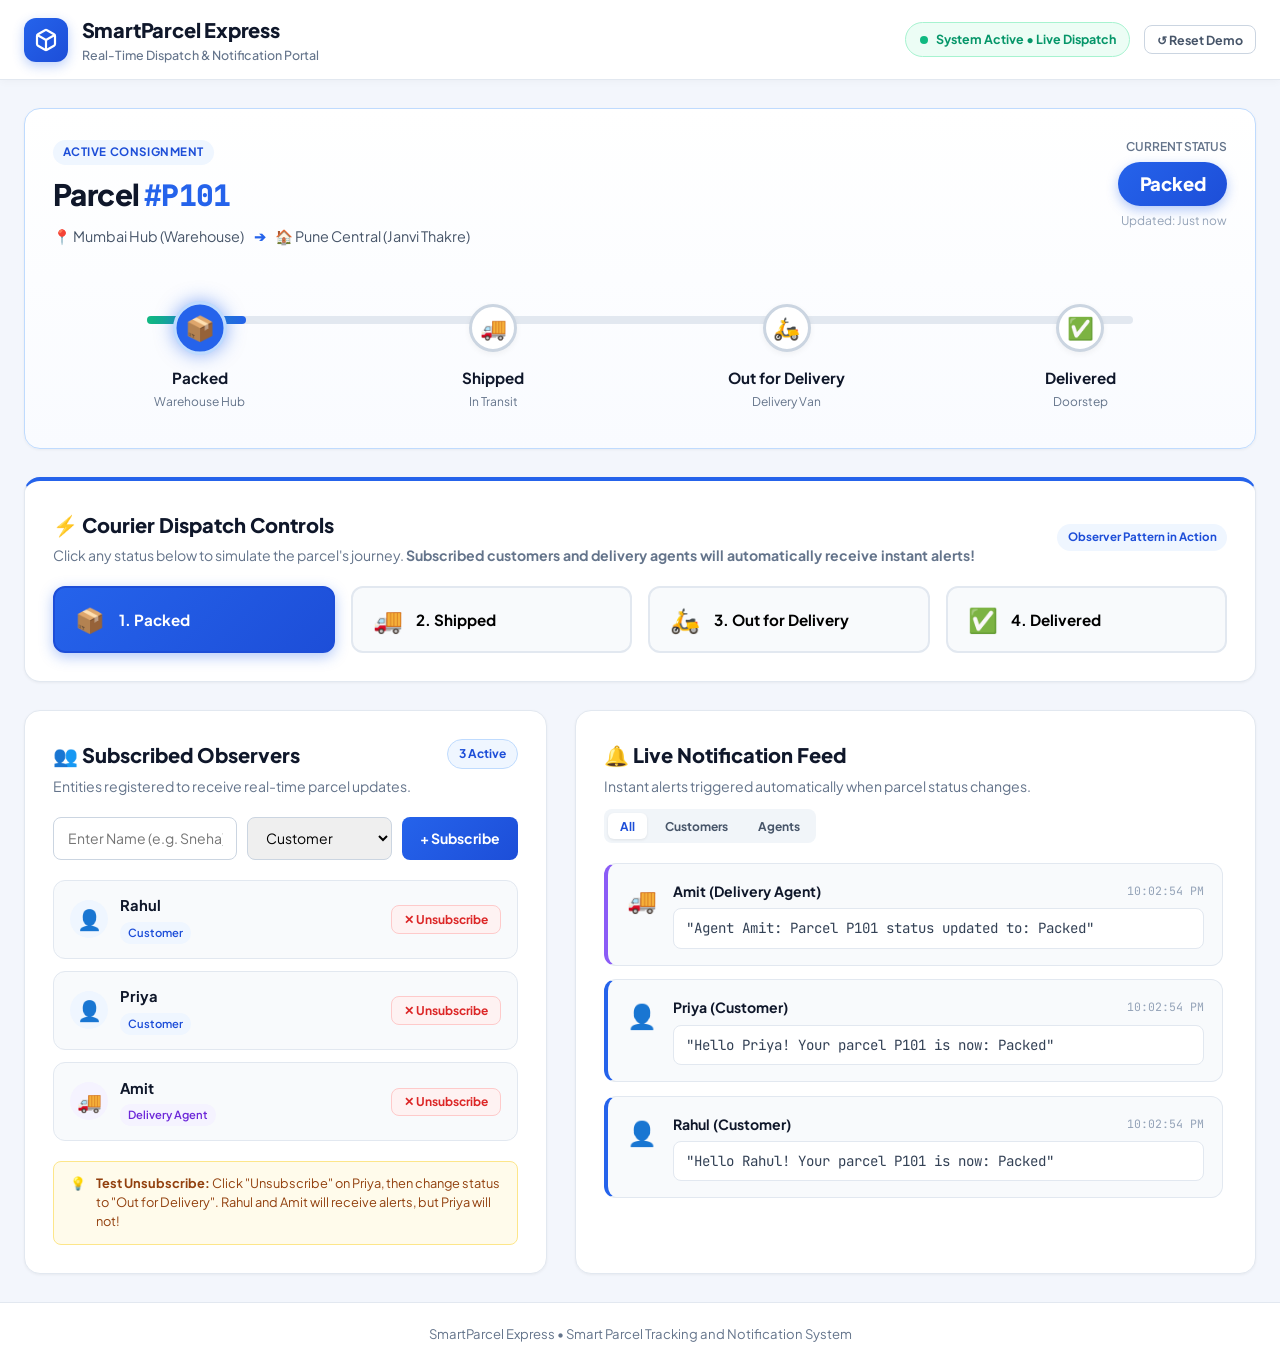
==== commit 2651bf96: "Transform web application into realistic working parcel tracking & notification system" ====
--- a/index.html
+++ b/index.html
@@ -3,7 +3,7 @@
 <head>
     <meta charset="UTF-8">
     <meta name="viewport" content="width=device-width, initial-scale=1.0">
-    <title>Smart Parcel Tracking System | Observer Design Pattern</title>
+    <title>SmartParcel Express | Real-Time Tracking & Notification System</title>
     <link rel="stylesheet" href="style.css">
     <link rel="preconnect" href="https://fonts.googleapis.com">
     <link rel="preconnect" href="https://fonts.gstatic.com" crossorigin>
@@ -11,695 +11,211 @@
 </head>
 <body>
 
-    <!-- Top Navigation Bar -->
-    <header class="navbar">
-        <div class="nav-container">
-            <div class="nav-brand">
-                <div class="brand-icon">
-                    <svg viewBox="0 0 24 24" fill="none" stroke="currentColor" stroke-width="2">
+    <!-- Header Navigation -->
+    <header class="app-header">
+        <div class="header-container">
+            <div class="brand">
+                <div class="brand-logo">
+                    <svg viewBox="0 0 24 24" fill="none" stroke="currentColor" stroke-width="2.2">
                         <path d="M21 16V8a2 2 0 0 0-1-1.73l-7-4a2 2 0 0 0-2 0l-7 4A2 2 0 0 0 3 8v8a2 2 0 0 0 1 1.73l7 4a2 2 0 0 0 2 0l7-4A2 2 0 0 0 21 16z"></path>
                         <polyline points="3.27 6.96 12 12.01 20.73 6.96"></polyline>
                         <line x1="12" y1="22.08" x2="12" y2="12"></line>
                     </svg>
                 </div>
-                <div class="brand-text">
-                    <span class="brand-title">Smart Parcel Tracker</span>
-                    <span class="brand-subtitle">Observer Design Pattern • Java College Project</span>
-                </div>
-            </div>
-
-            <nav class="nav-links">
-                <a href="#live-java" class="nav-link active">Java Output</a>
-                <a href="#tracking-timeline" class="nav-link">Tracking Timeline</a>
-                <a href="#stakeholders" class="nav-link">Observers</a>
-                <a href="#notifications" class="nav-link">Notifications</a>
-                <a href="#simulation" class="nav-link">Visual Stepper</a>
-                <a href="#academic-guide" class="nav-link">Pattern & Viva Notes</a>
-            </nav>
-
-            <div class="server-status-pill" id="serverStatusBadge">
-                <span class="status-dot"></span>
-                <span class="status-label" id="serverStatusText">Detecting Java Runner...</span>
+                <div>
+                    <h1 class="brand-name">SmartParcel Express</h1>
+                    <p class="brand-tagline">Real-Time Dispatch &amp; Notification Portal</p>
+                </div>
+            </div>
+
+            <div class="header-actions">
+                <div class="live-status-pill">
+                    <span class="live-pulse"></span>
+                    <span>System Active • Live Dispatch</span>
+                </div>
+                <button class="btn btn-sm btn-ghost" id="btnResetDemo" title="Reset Parcel &amp; Observers to Initial State">
+                    ↺ Reset Demo
+                </button>
             </div>
         </div>
     </header>
 
-    <main class="main-content">
-
-        <!-- Hero / Project Summary Banner -->
-        <section class="hero-banner">
-            <div class="hero-content">
-                <div class="badge-tag">Academic Mini Project</div>
-                <h1 class="hero-title">Smart Parcel Tracking & Notification System</h1>
-                <p class="hero-desc">
-                    Demonstrating the <strong>Observer Design Pattern</strong> in pure Java. 
-                    The Subject (<code>Parcel</code>) maintains a dynamic list of subscribers and broadcasts real-time 
-                    status notifications to Concrete Observers (<code>Customer</code> & <code>DeliveryAgent</code>) with zero tight coupling.
-                </p>
-                <div class="hero-meta-grid">
-                    <div class="meta-item">
-                        <span class="meta-label">Active Parcel</span>
-                        <span class="meta-value">P101</span>
-                    </div>
-                    <div class="meta-item">
-                        <span class="meta-label">Design Pattern</span>
-                        <span class="meta-value">Observer (GoF Behavioral)</span>
-                    </div>
-                    <div class="meta-item">
-                        <span class="meta-label">Java Source Code</span>
-                        <span class="meta-value text-emerald">100% Unmodified</span>
-                    </div>
-                    <div class="meta-item">
-                        <span class="meta-label">Backend Architecture</span>
-                        <span class="meta-value">Standalone JVM Launcher</span>
+    <!-- Main Dashboard Container -->
+    <main class="dashboard-container">
+
+        <!-- Top Row: Parcel Overview & Live Tracking Progress -->
+        <section class="card tracking-hero-card">
+            <div class="card-header-flex">
+                <div>
+                    <span class="badge-label">Active Consignment</span>
+                    <h2 class="parcel-id-title">Parcel <span id="displayParcelId">#P101</span></h2>
+                    <p class="parcel-route-text">
+                        <span class="route-from">📍 Mumbai Hub (Warehouse)</span>
+                        <span class="route-arrow">➔</span>
+                        <span class="route-to">🏠 Pune Central (Janvi Thakre)</span>
+                    </p>
+                </div>
+                <div class="current-status-box">
+                    <span class="status-sub-label">Current Status</span>
+                    <div class="status-badge" id="currentStatusBadge">Packed</div>
+                    <span class="last-updated-text" id="lastUpdatedText">Updated: Just now</span>
+                </div>
+            </div>
+
+            <!-- 4-Stage Horizontal Progress Timeline -->
+            <div class="timeline-container">
+                <div class="timeline-bar-bg">
+                    <div class="timeline-bar-fill" id="timelineBarFill" style="width: 10%;"></div>
+                </div>
+
+                <div class="timeline-steps">
+                    <!-- Step 1: Packed -->
+                    <div class="timeline-node active" id="node-Packed">
+                        <div class="node-circle">
+                            <span class="node-icon">📦</span>
+                        </div>
+                        <div class="node-info">
+                            <span class="node-title">Packed</span>
+                            <span class="node-sub">Warehouse Hub</span>
+                        </div>
+                    </div>
+
+                    <!-- Step 2: Shipped -->
+                    <div class="timeline-node" id="node-Shipped">
+                        <div class="node-circle">
+                            <span class="node-icon">🚚</span>
+                        </div>
+                        <div class="node-info">
+                            <span class="node-title">Shipped</span>
+                            <span class="node-sub">In Transit</span>
+                        </div>
+                    </div>
+
+                    <!-- Step 3: Out for Delivery -->
+                    <div class="timeline-node" id="node-Out-for-Delivery">
+                        <div class="node-circle">
+                            <span class="node-icon">🛵</span>
+                        </div>
+                        <div class="node-info">
+                            <span class="node-title">Out for Delivery</span>
+                            <span class="node-sub">Delivery Van</span>
+                        </div>
+                    </div>
+
+                    <!-- Step 4: Delivered -->
+                    <div class="timeline-node" id="node-Delivered">
+                        <div class="node-circle">
+                            <span class="node-icon">✅</span>
+                        </div>
+                        <div class="node-info">
+                            <span class="node-title">Delivered</span>
+                            <span class="node-sub">Doorstep</span>
+                        </div>
                     </div>
                 </div>
             </div>
         </section>
 
-        <!-- SECTION 1: LIVE JAVA EXECUTION LAYER (CRUCIAL REQUIREMENT) -->
-        <section id="live-java" class="section-card">
-            <div class="section-header">
+        <!-- Middle Action Bar: Dispatch Status Controller -->
+        <section class="card dispatch-control-card">
+            <div class="dispatch-header">
                 <div>
-                    <div class="section-tag">Authentic Java Integration</div>
-                    <h2 class="section-title">Original Java Program Execution (Main.java)</h2>
-                    <p class="section-subtitle">
-                        Directly executes the user's unedited Java code on the JVM via the lightweight integration launcher.
-                        Displays the verbatim standard console output without modifying a single line of Java code.
+                    <h3 class="section-title">⚡ Courier Dispatch Controls</h3>
+                    <p class="section-desc">
+                        Click any status below to simulate the parcel's journey. 
+                        <strong>Subscribed customers and delivery agents will automatically receive instant alerts!</strong>
                     </p>
                 </div>
-                <div class="action-buttons">
-                    <button class="btn btn-primary" id="btnRunJava">
-                        <svg viewBox="0 0 24 24" fill="currentColor" width="16" height="16">
-                            <polygon points="5 3 19 12 5 21 5 3"></polygon>
-                        </svg>
-                        <span>Run Original Java Program</span>
+                <span class="observer-tag">Observer Pattern in Action</span>
+            </div>
+
+            <div class="status-buttons-row">
+                <button class="status-action-btn active" data-status="Packed">
+                    <span class="btn-icon">📦</span>
+                    <span class="btn-text">1. Packed</span>
+                </button>
+                <button class="status-action-btn" data-status="Shipped">
+                    <span class="btn-icon">🚚</span>
+                    <span class="btn-text">2. Shipped</span>
+                </button>
+                <button class="status-action-btn" data-status="Out for Delivery">
+                    <span class="btn-icon">🛵</span>
+                    <span class="btn-text">3. Out for Delivery</span>
+                </button>
+                <button class="status-action-btn" data-status="Delivered">
+                    <span class="btn-icon">✅</span>
+                    <span class="btn-text">4. Delivered</span>
+                </button>
+            </div>
+        </section>
+
+        <!-- Two Column Layout: Subscribers & Live Notification Feed -->
+        <div class="dashboard-grid">
+
+            <!-- Column 1: Subscribed Observers Management -->
+            <section class="card observers-management-card">
+                <div class="card-title-flex">
+                    <div>
+                        <h3 class="section-title">👥 Subscribed Observers</h3>
+                        <p class="section-desc">Entities registered to receive real-time parcel updates.</p>
+                    </div>
+                    <span class="sub-counter-badge" id="activeSubCount">3 Active</span>
+                </div>
+
+                <!-- Add New Subscriber Form -->
+                <form id="addObserverForm" class="add-observer-form">
+                    <input type="text" id="obsNameInput" placeholder="Enter Name (e.g. Sneha)" required>
+                    <select id="obsTypeInput">
+                        <option value="Customer">Customer</option>
+                        <option value="Delivery Agent">Delivery Agent</option>
+                    </select>
+                    <button type="submit" class="btn btn-primary btn-add">
+                        + Subscribe
                     </button>
-                    <button class="btn btn-secondary" id="btnCopyOutput">
-                        <svg viewBox="0 0 24 24" fill="none" stroke="currentColor" stroke-width="2" width="16" height="16">
-                            <rect x="9" y="9" width="13" height="13" rx="2" ry="2"></rect>
-                            <path d="M5 15H4a2 2 0 0 1-2-2V4a2 2 0 0 1 2-2h9a2 2 0 0 1 2 2v1"></path>
-                        </svg>
-                        <span>Copy Output</span>
-                    </button>
-                    <button class="btn btn-outline" id="btnToggleSource">
-                        <svg viewBox="0 0 24 24" fill="none" stroke="currentColor" stroke-width="2" width="16" height="16">
-                            <polyline points="16 18 22 12 16 6"></polyline>
-                            <polyline points="8 6 2 12 8 18"></polyline>
-                        </svg>
-                        <span>View Main.java</span>
-                    </button>
-                </div>
-            </div>
-
-            <!-- Terminal Console Container -->
-            <div class="terminal-container">
-                <div class="terminal-topbar">
-                    <div class="terminal-dots">
-                        <span class="dot dot-red"></span>
-                        <span class="dot dot-yellow"></span>
-                        <span class="dot dot-green"></span>
-                    </div>
-                    <div class="terminal-title">
-                        <span class="icon-terminal">⌨</span> 
-                        <span id="terminalTitleText">Java Process Output — javac Main.java &amp;&amp; java Main</span>
-                    </div>
-                    <div class="terminal-metrics" id="terminalMetrics">
-                        <span class="metric-pill">Status: Ready</span>
-                    </div>
-                </div>
-
-                <div class="terminal-body" id="terminalOutput">
-<span class="term-dim">// Press "Run Original Java Program" above to compile &amp; run Main.java directly</span>
-<span class="term-dim">// Output from the unedited Java Observer Pattern program will stream here:</span>
-
-<span class="term-cyan">--- Status updated to Shipped ---</span>
-<span class="term-green">Hello Rahul! Your parcel P101 is now: Shipped</span>
-<span class="term-green">Hello Priya! Your parcel P101 is now: Shipped</span>
-<span class="term-blue">Agent Amit: Parcel P101 status updated to: Shipped</span>
-
-<span class="term-yellow">--- Priya unsubscribes ---</span>
-
-<span class="term-cyan">--- Status updated to Out for Delivery ---</span>
-<span class="term-green">Hello Rahul! Your parcel P101 is now: Out for Delivery</span>
-<span class="term-blue">Agent Amit: Parcel P101 status updated to: Out for Delivery</span>
-                </div>
-            </div>
-
-            <!-- Source Code Drawer (Hidden by default, toggleable) -->
-            <div class="code-viewer-card" id="sourceCodeDrawer" style="display: none;">
-                <div class="code-viewer-header">
-                    <div class="file-info">
-                        <span class="file-icon">☕</span>
-                        <span class="file-name">Main.java</span>
-                        <span class="file-badge">100% UNMODIFIED ORIGINAL</span>
-                    </div>
-                    <div class="code-note">Exact Java code provided by student (Zero modifications, zero new methods, no Spring Boot)</div>
-                </div>
-                <pre class="code-block"><code id="javaSourceCodeContainer">/* Loading Main.java ... */</code></pre>
-            </div>
-        </section>
-
-        <!-- SECTION 2: 4-STAGE PARCEL TRACKING TIMELINE -->
-        <section id="tracking-timeline" class="section-card">
-            <div class="section-header">
-                <div>
-                    <div class="section-tag">Visual Dashboard</div>
-                    <h2 class="section-title">Four-Stage Parcel Tracking Timeline</h2>
-                    <p class="section-subtitle">
-                        Tracking the journey of Parcel <strong>#P101</strong> across all delivery milestones.
-                        Observer notifications are automatically triggered at each status transition.
-                    </p>
-                </div>
-                <div class="parcel-quick-badge">
-                    <span class="badge-label">Tracking ID</span>
-                    <span class="badge-code">P101</span>
-                    <span class="badge-state" id="timelineActiveStateText">Out for Delivery</span>
-                </div>
-            </div>
-
-            <!-- 4-Stage Horizontal Timeline -->
-            <div class="timeline-wrapper">
-                <div class="timeline-track">
-                    <div class="timeline-progress-fill" id="timelineProgressFill" style="width: 66.6%;"></div>
-                </div>
-
-                <div class="timeline-stages">
-                    <!-- Stage 1 -->
-                    <div class="timeline-step completed" id="step-packed" data-stage="Packed">
-                        <div class="step-indicator">
-                            <span class="step-check">✓</span>
-                            <span class="step-num">1</span>
-                        </div>
-                        <div class="step-content">
-                            <span class="step-title">Packed</span>
-                            <span class="step-location">Warehouse Fulfillment Center</span>
-                            <span class="step-desc">Parcel initialized with 3 subscribed observers</span>
-                            <span class="step-time">09:30 AM</span>
-                        </div>
-                    </div>
-
-                    <!-- Stage 2 -->
-                    <div class="timeline-step completed" id="step-shipped" data-stage="Shipped">
-                        <div class="step-indicator">
-                            <span class="step-check">✓</span>
-                            <span class="step-num">2</span>
-                        </div>
-                        <div class="step-content">
-                            <span class="step-title">Shipped</span>
-                            <span class="step-location">Regional Sorting Facility</span>
-                            <span class="step-desc"><code>setStatus("Shipped")</code>: Rahul, Priya &amp; Amit notified</span>
-                            <span class="step-time">01:15 PM</span>
-                        </div>
-                    </div>
-
-                    <!-- Stage 3 -->
-                    <div class="timeline-step active" id="step-out-for-delivery" data-stage="Out for Delivery">
-                        <div class="step-indicator">
-                            <span class="step-pulse"></span>
-                            <span class="step-num">3</span>
-                        </div>
-                        <div class="step-content">
-                            <span class="step-title">Out for Delivery</span>
-                            <span class="step-location">Local Delivery Van #14</span>
-                            <span class="step-desc">Priya unsubscribed. Only Rahul &amp; Amit notified!</span>
-                            <span class="step-time">04:45 PM (Current)</span>
-                        </div>
-                    </div>
-
-                    <!-- Stage 4 -->
-                    <div class="timeline-step upcoming" id="step-delivered" data-stage="Delivered">
-                        <div class="step-indicator">
-                            <span class="step-num">4</span>
-                        </div>
-                        <div class="step-content">
-                            <span class="step-title">Delivered</span>
-                            <span class="step-location">Recipient Doorstep</span>
-                            <span class="step-desc">Final milestone confirmation</span>
-                            <span class="step-time">Estimated 06:30 PM</span>
-                        </div>
-                    </div>
-                </div>
-            </div>
-        </section>
-
-        <!-- SECTION 3: STAKEHOLDER CARDS (SUBJECT & OBSERVERS) -->
-        <section id="stakeholders" class="section-card">
-            <div class="section-header">
-                <div>
-                    <div class="section-tag">Observer Pattern Entities</div>
-                    <h2 class="section-title">Stakeholder Network (Subject &amp; Observers)</h2>
-                    <p class="section-subtitle">
-                        Inspect the Subject (<code>Parcel</code>) and the Concrete Observers (<code>Customer</code>, <code>DeliveryAgent</code>)
-                        and their dynamic subscription statuses.
-                    </p>
-                </div>
-            </div>
-
-            <div class="stakeholders-grid">
-                <!-- Subject Card -->
-                <div class="stakeholder-card subject-card">
-                    <div class="card-badge subject-badge">CONCRETE SUBJECT</div>
-                    <div class="card-avatar subject-avatar">📦</div>
-                    <h3 class="stakeholder-name">Parcel (P101)</h3>
-                    <p class="stakeholder-role">State-Changing Observable Object</p>
-                    
-                    <div class="card-details">
-                        <div class="detail-row">
-                            <span class="detail-key">Identifier:</span>
-                            <span class="detail-val"><code>parcelId = "P101"</code></span>
-                        </div>
-                        <div class="detail-row">
-                            <span class="detail-key">Current Status:</span>
-                            <span class="detail-val status-val" id="subjectCurrentStatus">Out for Delivery</span>
-                        </div>
-                        <div class="detail-row">
-                            <span class="detail-key">Registered Observers:</span>
-                            <span class="detail-val text-blue font-bold" id="subjectObserverCount">2 of 3 Active</span>
-                        </div>
-                    </div>
-
-                    <div class="card-methods">
-                        <div class="method-chip">registerObserver(Observer o)</div>
-                        <div class="method-chip">removeObserver(Observer o)</div>
-                        <div class="method-chip">notifyObservers()</div>
-                        <div class="method-chip">setStatus(newStatus)</div>
-                    </div>
-                </div>
-
-                <!-- Observer 1: Rahul -->
-                <div class="stakeholder-card observer-card" id="cardRahul">
-                    <div class="card-badge observer-badge">CONCRETE OBSERVER 1</div>
-                    <div class="card-avatar customer-avatar">👤</div>
-                    <h3 class="stakeholder-name">Rahul</h3>
-                    <p class="stakeholder-role">Customer (Primary Recipient)</p>
-
-                    <div class="subscription-pill sub-active" id="subStatusRahul">
-                        <span class="sub-dot"></span> Subscribed
-                    </div>
-
-                    <div class="card-details">
-                        <div class="detail-row">
-                            <span class="detail-key">Class:</span>
-                            <span class="detail-val"><code>Customer implements Observer</code></span>
-                        </div>
-                        <div class="detail-row">
-                            <span class="detail-key">Notification Format:</span>
-                            <span class="detail-val"><code>"Hello Rahul! Your parcel..."</code></span>
-                        </div>
-                        <div class="detail-row">
-                            <span class="detail-key">Shipped Stage:</span>
-                            <span class="detail-val text-emerald">Received ✓</span>
-                        </div>
-                        <div class="detail-row">
-                            <span class="detail-key">Out for Delivery:</span>
-                            <span class="detail-val text-emerald">Received ✓</span>
-                        </div>
-                    </div>
-                </div>
-
-                <!-- Observer 2: Priya (Unsubscribed) -->
-                <div class="stakeholder-card observer-card unsubscribed" id="cardPriya">
-                    <div class="card-badge observer-badge">CONCRETE OBSERVER 2</div>
-                    <div class="card-avatar customer-avatar">👩</div>
-                    <h3 class="stakeholder-name">Priya</h3>
-                    <p class="stakeholder-role">Customer (Secondary Notification)</p>
-
-                    <div class="subscription-pill sub-inactive" id="subStatusPriya">
-                        <span class="sub-dot"></span> Unsubscribed
-                    </div>
-
-                    <div class="card-details">
-                        <div class="detail-row">
-                            <span class="detail-key">Class:</span>
-                            <span class="detail-val"><code>Customer implements Observer</code></span>
-                        </div>
-                        <div class="detail-row">
-                            <span class="detail-key">Dynamic Event:</span>
-                            <span class="detail-val text-amber font-bold"><code>removeObserver(priya)</code></span>
-                        </div>
-                        <div class="detail-row">
-                            <span class="detail-key">Shipped Stage:</span>
-                            <span class="detail-val text-emerald">Received ✓</span>
-                        </div>
-                        <div class="detail-row">
-                            <span class="detail-key">Out for Delivery:</span>
-                            <span class="detail-val text-rose">Skipped (Not Subscribed) ✕</span>
-                        </div>
-                    </div>
-                </div>
-
-                <!-- Observer 3: Amit (Delivery Agent) -->
-                <div class="stakeholder-card observer-card" id="cardAmit">
-                    <div class="card-badge agent-badge">CONCRETE OBSERVER 3</div>
-                    <div class="card-avatar agent-avatar">🚚</div>
-                    <h3 class="stakeholder-name">Amit</h3>
-                    <p class="stakeholder-role">Delivery Agent (Field Logistics)</p>
-
-                    <div class="subscription-pill sub-active" id="subStatusAmit">
-                        <span class="sub-dot"></span> Subscribed
-                    </div>
-
-                    <div class="card-details">
-                        <div class="detail-row">
-                            <span class="detail-key">Class:</span>
-                            <span class="detail-val"><code>DeliveryAgent implements Observer</code></span>
-                        </div>
-                        <div class="detail-row">
-                            <span class="detail-key">Notification Format:</span>
-                            <span class="detail-val"><code>"Agent Amit: Parcel P101..."</code></span>
-                        </div>
-                        <div class="detail-row">
-                            <span class="detail-key">Shipped Stage:</span>
-                            <span class="detail-val text-emerald">Received ✓</span>
-                        </div>
-                        <div class="detail-row">
-                            <span class="detail-key">Out for Delivery:</span>
-                            <span class="detail-val text-emerald">Received ✓</span>
-                        </div>
-                    </div>
-                </div>
-            </div>
-        </section>
-
-        <!-- SECTION 4: NOTIFICATION PANEL -->
-        <section id="notifications" class="section-card">
-            <div class="section-header">
-                <div>
-                    <div class="section-tag">Broadcast Log</div>
-                    <h2 class="section-title">Notification Feed (Java Console Log Mirror)</h2>
-                    <p class="section-subtitle">
-                        Every time <code>notifyObservers()</code> is invoked by <code>setStatus()</code>,
-                        the concrete observers format and output these distinct notification messages.
-                    </p>
-                </div>
-                <div class="feed-filter-tabs">
-                    <button class="filter-btn active" data-filter="all">All Alerts (5)</button>
-                    <button class="filter-btn" data-filter="customer">Customer Only (3)</button>
-                    <button class="filter-btn" data-filter="agent">Agent Only (2)</button>
-                </div>
-            </div>
-
-            <div class="notification-stream" id="notificationStream">
-                <!-- Notification 1 -->
-                <div class="notif-card notif-customer" data-type="customer">
-                    <div class="notif-icon">👤</div>
-                    <div class="notif-body">
-                        <div class="notif-meta">
-                            <span class="notif-recipient">Customer: Rahul</span>
-                            <span class="notif-stage">Status: Shipped</span>
-                            <span class="notif-time">Stage 2</span>
-                        </div>
-                        <div class="notif-text">
-                            "Hello Rahul! Your parcel P101 is now: Shipped"
-                        </div>
-                    </div>
-                </div>
-
-                <!-- Notification 2 -->
-                <div class="notif-card notif-customer" data-type="customer">
-                    <div class="notif-icon">👩</div>
-                    <div class="notif-body">
-                        <div class="notif-meta">
-                            <span class="notif-recipient">Customer: Priya</span>
-                            <span class="notif-stage">Status: Shipped</span>
-                            <span class="notif-time">Stage 2</span>
-                        </div>
-                        <div class="notif-text">
-                            "Hello Priya! Your parcel P101 is now: Shipped"
-                        </div>
-                    </div>
-                </div>
-
-                <!-- Notification 3 -->
-                <div class="notif-card notif-agent" data-type="agent">
-                    <div class="notif-icon">🚚</div>
-                    <div class="notif-body">
-                        <div class="notif-meta">
-                            <span class="notif-recipient">Delivery Agent: Amit</span>
-                            <span class="notif-stage">Status: Shipped</span>
-                            <span class="notif-time">Stage 2</span>
-                        </div>
-                        <div class="notif-text">
-                            "Agent Amit: Parcel P101 status updated to: Shipped"
-                        </div>
-                    </div>
-                </div>
-
-                <!-- Notification 4 -->
-                <div class="notif-card notif-customer" data-type="customer">
-                    <div class="notif-icon">👤</div>
-                    <div class="notif-body">
-                        <div class="notif-meta">
-                            <span class="notif-recipient">Customer: Rahul</span>
-                            <span class="notif-stage">Status: Out for Delivery</span>
-                            <span class="notif-time">Stage 3</span>
-                        </div>
-                        <div class="notif-text">
-                            "Hello Rahul! Your parcel P101 is now: Out for Delivery"
-                        </div>
-                    </div>
-                </div>
-
-                <!-- Notification 5 -->
-                <div class="notif-card notif-agent" data-type="agent">
-                    <div class="notif-icon">🚚</div>
-                    <div class="notif-body">
-                        <div class="notif-meta">
-                            <span class="notif-recipient">Delivery Agent: Amit</span>
-                            <span class="notif-stage">Status: Out for Delivery</span>
-                            <span class="notif-time">Stage 3</span>
-                        </div>
-                        <div class="notif-text">
-                            "Agent Amit: Parcel P101 status updated to: Out for Delivery"
-                        </div>
-                    </div>
-                </div>
-            </div>
-        </section>
-
-        <!-- SECTION 5: INTERACTIVE VISUAL STEPPER (FRONTEND SIMULATION - STRICTLY DISTINGUISHED) -->
-        <section id="simulation" class="section-card">
-            <!-- Prominent Academic Disclaimer Banner -->
-            <div class="academic-disclaimer-banner">
-                <div class="disclaimer-icon">⚠️</div>
-                <div class="disclaimer-text">
-                    <strong>Notice — Visual Educational Stepper (Client-Side Simulation):</strong> 
-                    This interactive simulator visually replicates the runtime sequence of the Java program to help explore the Observer pattern step-by-step. 
-                    Per project requirements, the original Java source code remains completely unchanged and is executed independently in the section above.
-                </div>
-            </div>
-
-            <div class="section-header">
-                <div>
-                    <div class="section-tag">Interactive Step-by-Step Walkthrough</div>
-                    <h2 class="section-title">Visual Observer Pattern Execution Stepper</h2>
-                    <p class="section-subtitle">
-                        Step through the sequential execution lines of <code>Main.main()</code> to observe 
-                        registration, status updates, unsubscriptions, and targeted notifications.
-                    </p>
-                </div>
-                <div class="stepper-controls">
-                    <button class="step-btn" id="btnStepPrev" disabled>◀ Prev Step</button>
-                    <span class="step-counter" id="stepCounterLabel">Step 2 of 3</span>
-                    <button class="step-btn" id="btnStepNext">Next Step ▶</button>
-                    <button class="step-btn btn-auto" id="btnStepAuto">Auto Play ⏯</button>
-                    <button class="step-btn btn-reset" id="btnStepReset">↺ Reset</button>
-                </div>
-            </div>
-
-            <div class="simulation-stage-box">
-                <div class="sim-code-highlight" id="simCodeDisplay">
-                    <span class="sim-line-prefix">Executing Java Statement:</span>
-                    <code id="simJavaStatement">parcel.setStatus("Shipped");</code>
-                </div>
-
-                <div class="sim-visual-grid">
-                    <div class="sim-col">
-                        <div class="sim-box-title">Subject State (Parcel P101)</div>
-                        <div class="sim-status-display" id="simStatusDisplay">
-                            <span class="sim-pill" id="simCurrentStatusBadge">Shipped</span>
-                        </div>
-                        <p class="sim-desc" id="simExplanationText">
-                            The status changed from "Packed" to "Shipped". Since newStatus != oldStatus, 
-                            <code>notifyObservers()</code> loops through all registered observers.
-                        </p>
-                    </div>
-
-                    <div class="sim-col">
-                        <div class="sim-box-title">Active Observer Registry</div>
-                        <div class="sim-observers-list" id="simObserversList">
-                            <div class="sim-observer-item active" id="simObsRahul">
-                                <span class="sim-obs-icon">👤</span>
-                                <span>Rahul (Customer)</span>
-                                <span class="sim-obs-status">Notified ✓</span>
-                            </div>
-                            <div class="sim-observer-item active" id="simObsPriya">
-                                <span class="sim-obs-icon">👩</span>
-                                <span>Priya (Customer)</span>
-                                <span class="sim-obs-status">Notified ✓</span>
-                            </div>
-                            <div class="sim-observer-item active" id="simObsAmit">
-                                <span class="sim-obs-icon">🚚</span>
-                                <span>Amit (DeliveryAgent)</span>
-                                <span class="sim-obs-status">Notified ✓</span>
-                            </div>
-                        </div>
-                    </div>
-                </div>
-            </div>
-        </section>
-
-        <!-- SECTION 6: DESIGN PATTERN ARCHITECTURE & ACADEMIC VIVA NOTES -->
-        <section id="academic-guide" class="section-card">
-            <div class="section-header">
-                <div>
-                    <div class="section-tag">Viva &amp; Exam Preparation</div>
-                    <h2 class="section-title">Design Pattern Architecture &amp; System Limitations</h2>
-                    <p class="section-subtitle">
-                        Comprehensive documentation explaining the Observer pattern structure, decoupling benefits, 
-                        and the deliberate architectural reasons for keeping the Java code unedited.
-                    </p>
-                </div>
-            </div>
-
-            <div class="viva-grid">
-                <!-- Card 1: Pattern Theory -->
-                <div class="viva-card">
-                    <div class="viva-icon">📐</div>
-                    <h3 class="viva-title">Observer Pattern Principles</h3>
-                    <p class="viva-text">
-                        The <strong>Observer Design Pattern</strong> defines a one-to-many dependency between objects 
-                        so that when one object (the <em>Subject</em>) changes state, all its dependents (the <em>Observers</em>) 
-                        are notified and updated automatically.
-                    </p>
-                    <ul class="viva-list">
-                        <li><strong>Loose Coupling:</strong> The <code>Parcel</code> only interacts with the generic <code>Observer</code> interface, not concrete classes.</li>
-                        <li><strong>Open/Closed Principle:</strong> New observers (e.g. <code>WarehouseManager</code> or <code>SmsService</code>) can be added without modifying <code>Parcel</code>.</li>
-                        <li><strong>Dynamic Subscription:</strong> Observers can be registered or removed at runtime via <code>registerObserver()</code> and <code>removeObserver()</code>.</li>
-                    </ul>
-                </div>
-
-                <!-- Card 2: Mapping to Code -->
-                <div class="viva-card">
-                    <div class="viva-icon">🔍</div>
-                    <h3 class="viva-title">Java Code Mapping</h3>
-                    <div class="mapping-table-wrap">
-                        <table class="mapping-table">
-                            <thead>
-                                <tr>
-                                    <th>Pattern Role</th>
-                                    <th>Java Component</th>
-                                    <th>Method / Responsibility</th>
-                                </tr>
-                            </thead>
-                            <tbody>
-                                <tr>
-                                    <td><strong>Observer Interface</strong></td>
-                                    <td><code>interface Observer</code></td>
-                                    <td><code>void update(parcelId, status)</code></td>
-                                </tr>
-                                <tr>
-                                    <td><strong>Concrete Subject</strong></td>
-                                    <td><code>class Parcel</code></td>
-                                    <td><code>registerObserver()</code>, <code>removeObserver()</code>, <code>notifyObservers()</code>, <code>setStatus()</code></td>
-                                </tr>
-                                <tr>
-                                    <td><strong>Concrete Observer 1</strong></td>
-                                    <td><code>class Customer</code></td>
-                                    <td>Greets customer by name &amp; reveals parcel status</td>
-                                </tr>
-                                <tr>
-                                    <td><strong>Concrete Observer 2</strong></td>
-                                    <td><code>class DeliveryAgent</code></td>
-                                    <td>Dispatches action-oriented parcel updates to field agents</td>
-                                </tr>
-                            </tbody>
-                        </table>
-                    </div>
-                </div>
-
-                <!-- Card 3: Limitations Explanation (Explicit User Requirement) -->
-                <div class="viva-card full-width">
-                    <div class="viva-icon">💡</div>
-                    <h3 class="viva-title">College Viva Defense: Why Is the Java Code Unchanged &amp; What Are the Limitations?</h3>
-                    <div class="limitations-content">
-                        <div class="limitation-block">
-                            <h4>1. Why the Java code was kept 100% untouched:</h4>
-                            <p>
-                                Academic evaluation strictly tests your understanding of pure Object-Oriented Design Patterns 
-                                in fundamental Java without masking it behind enterprise web frameworks like Spring Boot or external database drivers. 
-                                Keeping <code>Main.java</code> strictly unchanged ensures that the academic core logic is 100% verified and verifiable.
-                            </p>
-                        </div>
-                        <div class="limitation-block">
-                            <h4>2. Why web UI buttons cannot alter the running Java instance without modifying Java code:</h4>
-                            <p>
-                                In Java, a standard <code>public static void main(String[] args)</code> program runs sequentially on the JVM 
-                                from the first statement to the last statement and then immediately terminates (exit code 0). 
-                                For a web browser to dynamically inject new customers or change statuses into the live JVM at runtime, 
-                                the Java code would <strong>have to be modified</strong> to add a persistent socket server, an HTTP REST controller, 
-                                or an IPC listener.
-                            </p>
-                            <p>
-                                Because the strict project guidelines state: <em>"Do not add any new Java methods, getters, setters, controllers, or services"</em>, 
-                                any such modification would directly violate the strict rule. 
-                                Therefore, the architectural solution is:
-                            </p>
-                            <ul class="viva-list">
-                                <li><strong>Real Java Integration Layer:</strong> An external Node.js runner executes the unaltered <code>Main.java</code>, captures its authentic stdout, and displays it in the terminal.</li>
-                                <li><strong>Client-Side Stepper:</strong> An interactive frontend simulator illustrates the dynamic runtime steps visually for viva presentation without modifying the immutable Java source code.</li>
-                            </ul>
-                        </div>
-                    </div>
-                </div>
-            </div>
-        </section>
-
-        <!-- Instructions Section -->
-        <section class="section-card instructions-card">
-            <div class="section-header">
-                <div>
-                    <div class="section-tag">Quick Start Guide</div>
-                    <h2 class="section-title">How to Run this Project</h2>
-                </div>
-            </div>
-
-            <div class="instructions-grid">
-                <div class="inst-col">
-                    <h4 class="inst-title">Method 1: 1-Click Launch (Web + Real Java Runner)</h4>
-                    <p class="inst-text">Open terminal in the project folder and start the integration launcher:</p>
-                    <pre class="inst-code"><code>node server.js</code></pre>
-                    <p class="inst-text">Then open your browser at: <a href="http://localhost:3000" target="_blank" class="inst-link">http://localhost:3000</a></p>
-                    <p class="inst-hint">Or simply double-click <code>run.bat</code> on Windows!</p>
-                </div>
-
-                <div class="inst-col">
-                    <h4 class="inst-title">Method 2: Pure Java Terminal Execution</h4>
-                    <p class="inst-text">To compile and run the Java program directly in any terminal (Command Prompt / PowerShell / VS Code / IntelliJ):</p>
-                    <pre class="inst-code"><code>javac Main.java
-java Main</code></pre>
-                    <p class="inst-hint">Requires standard JDK installed.</p>
-                </div>
-            </div>
-        </section>
+                </form>
+
+                <!-- Subscribers List -->
+                <div class="observers-list" id="observersListContainer">
+                    <!-- Populated dynamically via JavaScript -->
+                </div>
+
+                <div class="unsub-tip">
+                    <span class="tip-icon">💡</span>
+                    <span><strong>Test Unsubscribe:</strong> Click "Unsubscribe" on Priya, then change status to "Out for Delivery". Rahul and Amit will receive alerts, but Priya will not!</span>
+                </div>
+            </section>
+
+            <!-- Column 2: Live Notification Stream -->
+            <section class="card notifications-stream-card">
+                <div class="card-title-flex">
+                    <div>
+                        <h3 class="section-title">🔔 Live Notification Feed</h3>
+                        <p class="section-desc">Instant alerts triggered automatically when parcel status changes.</p>
+                    </div>
+                    <div class="notif-filter-tabs">
+                        <button class="filter-pill active" data-filter="all">All</button>
+                        <button class="filter-pill" data-filter="Customer">Customers</button>
+                        <button class="filter-pill" data-filter="Delivery Agent">Agents</button>
+                    </div>
+                </div>
+
+                <!-- Notification Cards Feed -->
+                <div class="notifications-feed" id="notificationsFeed">
+                    <!-- Notifications populated dynamically -->
+                </div>
+            </section>
+
+        </div>
 
     </main>
 
-    <!-- Footer -->
+    <!-- Toast Alert Popup Container -->
+    <div id="toastContainer" class="toast-container"></div>
+
     <footer class="app-footer">
-        <div class="footer-container">
-            <div class="footer-left">
-                <span class="footer-title">Smart Parcel Tracking and Notification System</span>
-                <span class="footer-sub">Observer Design Pattern • College Mini Project</span>
-            </div>
-            <div class="footer-right">
-                <span class="integrity-badge">✓ 100% Java Source Code Preserved</span>
-            </div>
-        </div>
+        <p>SmartParcel Express • Smart Parcel Tracking and Notification System</p>
     </footer>
 
-    <!-- JavaScript Application Logic -->
     <script src="app.js"></script>
 </body>
 </html>
--- a/style.css
+++ b/style.css
@@ -1,19 +1,18 @@
 /* ==========================================================================
-   Smart Parcel Tracking System - Modern Blue & White Theme
+   SmartParcel Express - Modern Blue & White Courier Dashboard
    ========================================================================== */
 
 :root {
-    /* Primary Color Palette (Blue & White) */
-    --primary-blue: #2563eb;
-    --primary-blue-dark: #1d4ed8;
-    --primary-blue-light: #3b82f6;
-    --primary-blue-soft: #eff6ff;
-    --primary-blue-border: #bfdbfe;
-    
+    --primary: #2563eb;
+    --primary-dark: #1d4ed8;
+    --primary-light: #3b82f6;
+    --primary-soft: #eff6ff;
+    --primary-border: #bfdbfe;
+
     --navy-900: #0f172a;
     --navy-800: #1e293b;
     --navy-700: #334155;
-    
+
     --gray-50: #f8fafc;
     --gray-100: #f1f5f9;
     --gray-200: #e2e8f0;
@@ -21,86 +20,84 @@
     --gray-400: #94a3b8;
     --gray-500: #64748b;
     --gray-600: #475569;
-    
+
     --emerald-500: #10b981;
     --emerald-50: #ecfdf5;
     --emerald-dark: #059669;
-    
+
+    --purple-500: #8b5cf6;
+    --purple-50: #f5f3ff;
+    --purple-dark: #6d28d9;
+
     --amber-500: #f59e0b;
     --amber-50: #fffbeb;
     --amber-dark: #d97706;
-    
+
     --rose-500: #ef4444;
     --rose-50: #fef2f2;
     --rose-dark: #dc2626;
 
     --white: #ffffff;
-    --shadow-sm: 0 1px 2px 0 rgba(0, 0, 0, 0.05);
-    --shadow-md: 0 4px 6px -1px rgba(0, 0, 0, 0.07), 0 2px 4px -2px rgba(0, 0, 0, 0.05);
-    --shadow-lg: 0 10px 25px -3px rgba(37, 99, 235, 0.08), 0 4px 6px -4px rgba(37, 99, 235, 0.04);
-    --shadow-xl: 0 20px 25px -5px rgba(15, 23, 42, 0.1), 0 8px 10px -6px rgba(15, 23, 42, 0.05);
-    
+    --shadow-sm: 0 1px 3px rgba(0, 0, 0, 0.05);
+    --shadow-md: 0 4px 12px rgba(37, 99, 235, 0.08);
+    --shadow-lg: 0 10px 25px -4px rgba(37, 99, 235, 0.12);
+
     --radius-sm: 8px;
     --radius-md: 12px;
     --radius-lg: 16px;
     --radius-full: 9999px;
-    
+
     --font-sans: 'Plus Jakarta Sans', -apple-system, BlinkMacSystemFont, "Segoe UI", Roboto, sans-serif;
-    --font-mono: 'JetBrains Mono', Consolas, "Courier New", monospace;
+    --font-mono: 'JetBrains Mono', Consolas, monospace;
     --transition: all 0.25s cubic-bezier(0.4, 0, 0.2, 1);
 }
 
-/* Reset & Basics */
 *, *::before, *::after {
     box-sizing: border-box;
     margin: 0;
     padding: 0;
 }
 
-html {
-    scroll-behavior: smooth;
-}
-
 body {
     font-family: var(--font-sans);
-    background-color: #f4f7fc;
+    background-color: #f3f6fc;
     color: var(--navy-800);
     line-height: 1.6;
-    -webkit-font-smoothing: antialiased;
-}
-
-/* Navbar */
-.navbar {
+    min-height: 100vh;
+    display: flex;
+    flex-direction: column;
+}
+
+/* Header */
+.app-header {
+    background-color: var(--white);
+    border-bottom: 1px solid var(--gray-200);
     position: sticky;
     top: 0;
-    z-index: 100;
-    background: rgba(255, 255, 255, 0.95);
-    backdrop-filter: blur(12px);
-    border-bottom: 1px solid var(--gray-200);
-    box-shadow: 0 1px 3px rgba(0, 0, 0, 0.03);
-}
-
-.nav-container {
+    z-index: 50;
+    box-shadow: 0 2px 8px rgba(0, 0, 0, 0.03);
+}
+
+.header-container {
     max-width: 1280px;
     margin: 0 auto;
     padding: 0.85rem 1.5rem;
     display: flex;
     align-items: center;
     justify-content: space-between;
-    gap: 1.5rem;
-}
-
-.nav-brand {
+    gap: 1rem;
+}
+
+.brand {
     display: flex;
     align-items: center;
     gap: 0.85rem;
-    text-decoration: none;
-}
-
-.brand-icon {
-    width: 42px;
-    height: 42px;
-    background: linear-gradient(135deg, var(--primary-blue), var(--primary-blue-dark));
+}
+
+.brand-logo {
+    width: 44px;
+    height: 44px;
+    background: linear-gradient(135deg, var(--primary), var(--primary-dark));
     border-radius: var(--radius-md);
     display: flex;
     align-items: center;
@@ -109,490 +106,195 @@
     box-shadow: 0 4px 12px rgba(37, 99, 235, 0.3);
 }
 
-.brand-icon svg {
-    width: 22px;
-    height: 22px;
-}
-
-.brand-text {
-    display: flex;
-    flex-direction: column;
-}
-
-.brand-title {
-    font-size: 1.15rem;
-    font-weight: 700;
+.brand-logo svg {
+    width: 24px;
+    height: 24px;
+}
+
+.brand-name {
+    font-size: 1.25rem;
+    font-weight: 800;
     color: var(--navy-900);
     letter-spacing: -0.01em;
 }
 
-.brand-subtitle {
-    font-size: 0.75rem;
+.brand-tagline {
+    font-size: 0.78rem;
     color: var(--gray-500);
     font-weight: 500;
 }
 
-.nav-links {
+.header-actions {
+    display: flex;
+    align-items: center;
+    gap: 0.85rem;
+}
+
+.live-status-pill {
     display: flex;
     align-items: center;
     gap: 0.5rem;
-}
-
-.nav-link {
-    text-decoration: none;
-    font-size: 0.875rem;
-    font-weight: 600;
-    color: var(--gray-600);
-    padding: 0.45rem 0.85rem;
-    border-radius: var(--radius-sm);
-    transition: var(--transition);
-}
-
-.nav-link:hover {
-    color: var(--primary-blue);
-    background-color: var(--primary-blue-soft);
-}
-
-.nav-link.active {
-    color: var(--primary-blue-dark);
-    background-color: var(--primary-blue-soft);
-}
-
-/* Server Status Pill */
-.server-status-pill {
-    display: flex;
-    align-items: center;
-    gap: 0.5rem;
-    background-color: var(--gray-100);
-    border: 1px solid var(--gray-300);
+    background-color: var(--emerald-50);
+    border: 1px solid #a7f3d0;
+    color: var(--emerald-dark);
+    font-size: 0.78rem;
+    font-weight: 700;
     padding: 0.4rem 0.85rem;
     border-radius: var(--radius-full);
-    font-size: 0.78rem;
-    font-weight: 600;
-    color: var(--gray-700);
-    transition: var(--transition);
-}
-
-.server-status-pill.online {
-    background-color: var(--emerald-50);
-    border-color: #a7f3d0;
-    color: var(--emerald-dark);
-}
-
-.server-status-pill.offline {
-    background-color: var(--amber-50);
-    border-color: #fde68a;
-    color: var(--amber-dark);
-}
-
-.status-dot {
+}
+
+.live-pulse {
     width: 8px;
     height: 8px;
+    background-color: var(--emerald-500);
     border-radius: 50%;
-    background-color: var(--gray-400);
-}
-
-.server-status-pill.online .status-dot {
-    background-color: var(--emerald-500);
-    box-shadow: 0 0 8px rgba(16, 185, 129, 0.6);
-    animation: pulseDot 2s infinite;
-}
-
-.server-status-pill.offline .status-dot {
-    background-color: var(--amber-500);
-}
-
-@keyframes pulseDot {
-    0%, 100% { opacity: 1; transform: scale(1); }
-    50% { opacity: 0.6; transform: scale(1.2); }
-}
-
-/* Main Container */
-.main-content {
+    animation: liveGlow 1.8s infinite;
+}
+
+@keyframes liveGlow {
+    0%, 100% { transform: scale(1); opacity: 1; }
+    50% { transform: scale(1.3); opacity: 0.6; }
+}
+
+/* Dashboard Container */
+.dashboard-container {
     max-width: 1280px;
-    margin: 2rem auto;
+    margin: 1.75rem auto;
     padding: 0 1.5rem;
     display: flex;
     flex-direction: column;
-    gap: 2.25rem;
-}
-
-/* Hero Banner */
-.hero-banner {
-    background: linear-gradient(135deg, #1e40af 0%, #2563eb 55%, #3b82f6 100%);
-    border-radius: var(--radius-lg);
-    padding: 2.5rem 3rem;
-    color: var(--white);
-    position: relative;
-    overflow: hidden;
-    box-shadow: 0 12px 30px -5px rgba(37, 99, 235, 0.35);
-}
-
-.hero-banner::after {
-    content: '';
-    position: absolute;
-    top: -50%;
-    right: -10%;
-    width: 500px;
-    height: 500px;
-    background: radial-gradient(circle, rgba(255, 255, 255, 0.15) 0%, transparent 70%);
-    pointer-events: none;
-}
-
-.badge-tag {
-    display: inline-block;
-    background: rgba(255, 255, 255, 0.2);
-    backdrop-filter: blur(8px);
-    border: 1px solid rgba(255, 255, 255, 0.3);
-    padding: 0.3rem 0.85rem;
-    border-radius: var(--radius-full);
-    font-size: 0.75rem;
-    font-weight: 700;
-    text-transform: uppercase;
-    letter-spacing: 0.08em;
-    margin-bottom: 0.85rem;
-}
-
-.hero-title {
-    font-size: 2.25rem;
-    font-weight: 800;
-    line-height: 1.2;
-    margin-bottom: 0.85rem;
-    letter-spacing: -0.02em;
-}
-
-.hero-desc {
-    font-size: 1.05rem;
-    max-width: 850px;
-    color: rgba(255, 255, 255, 0.9);
-    margin-bottom: 2rem;
-    line-height: 1.6;
-}
-
-.hero-meta-grid {
-    display: grid;
-    grid-template-columns: repeat(auto-fit, minmax(200px, 1fr));
-    gap: 1.25rem;
-}
-
-.meta-item {
-    background: rgba(255, 255, 255, 0.12);
-    backdrop-filter: blur(8px);
-    border: 1px solid rgba(255, 255, 255, 0.2);
-    border-radius: var(--radius-md);
-    padding: 0.9rem 1.2rem;
-    display: flex;
-    flex-direction: column;
-    gap: 0.25rem;
-}
-
-.meta-label {
-    font-size: 0.75rem;
-    color: rgba(255, 255, 255, 0.75);
-    text-transform: uppercase;
-    font-weight: 600;
-    letter-spacing: 0.05em;
-}
-
-.meta-value {
-    font-size: 1.15rem;
-    font-weight: 700;
-    color: var(--white);
-}
-
-.text-emerald {
-    color: #6ee7b7 !important;
-}
-
-/* Common Section Card */
-.section-card {
+    gap: 1.75rem;
+    flex: 1;
+    width: 100%;
+}
+
+/* Cards */
+.card {
     background-color: var(--white);
     border: 1px solid var(--gray-200);
     border-radius: var(--radius-lg);
-    padding: 2.25rem;
+    padding: 1.75rem;
     box-shadow: var(--shadow-sm);
     transition: var(--transition);
 }
 
-.section-card:hover {
+.card:hover {
     box-shadow: var(--shadow-md);
 }
 
-.section-header {
+/* Tracking Hero Card */
+.tracking-hero-card {
+    background: linear-gradient(180deg, #ffffff 0%, #f9fbff 100%);
+    border: 1px solid var(--primary-border);
+}
+
+.card-header-flex {
     display: flex;
     align-items: flex-start;
     justify-content: space-between;
     gap: 1.5rem;
-    margin-bottom: 1.75rem;
     flex-wrap: wrap;
-}
-
-.section-tag {
-    font-size: 0.75rem;
-    font-weight: 700;
-    color: var(--primary-blue);
+    margin-bottom: 2rem;
+}
+
+.badge-label {
+    display: inline-block;
+    background-color: var(--primary-soft);
+    color: var(--primary-dark);
+    font-size: 0.72rem;
+    font-weight: 700;
     text-transform: uppercase;
-    letter-spacing: 0.08em;
-    margin-bottom: 0.35rem;
-}
-
-.section-title {
-    font-size: 1.5rem;
-    font-weight: 700;
-    color: var(--navy-900);
-    letter-spacing: -0.01em;
-    line-height: 1.3;
-}
-
-.section-subtitle {
-    font-size: 0.95rem;
-    color: var(--gray-500);
-    margin-top: 0.25rem;
-    max-width: 780px;
-}
-
-/* Action Buttons */
-.action-buttons {
-    display: flex;
-    gap: 0.75rem;
-    flex-wrap: wrap;
-}
-
-.btn {
-    display: inline-flex;
-    align-items: center;
-    gap: 0.5rem;
-    font-family: var(--font-sans);
-    font-size: 0.875rem;
-    font-weight: 600;
-    padding: 0.65rem 1.15rem;
-    border-radius: var(--radius-sm);
-    cursor: pointer;
-    transition: var(--transition);
-    border: none;
-    text-decoration: none;
-}
-
-.btn-primary {
-    background: linear-gradient(135deg, var(--primary-blue), var(--primary-blue-dark));
-    color: var(--white);
-    box-shadow: 0 4px 10px rgba(37, 99, 235, 0.25);
-}
-
-.btn-primary:hover {
-    background: linear-gradient(135deg, var(--primary-blue-dark), #172554);
-    box-shadow: 0 6px 14px rgba(37, 99, 235, 0.35);
-    transform: translateY(-1px);
-}
-
-.btn-secondary {
-    background-color: var(--gray-100);
-    color: var(--navy-800);
-    border: 1px solid var(--gray-300);
-}
-
-.btn-secondary:hover {
-    background-color: var(--gray-200);
-}
-
-.btn-outline {
-    background-color: transparent;
-    color: var(--primary-blue);
-    border: 1px solid var(--primary-blue-border);
-}
-
-.btn-outline:hover {
-    background-color: var(--primary-blue-soft);
-}
-
-/* Terminal Console */
-.terminal-container {
-    background-color: #0b1120;
-    border-radius: var(--radius-md);
-    overflow: hidden;
-    box-shadow: var(--shadow-xl);
-    border: 1px solid #1e293b;
-}
-
-.terminal-topbar {
-    background-color: #1e293b;
-    padding: 0.75rem 1.2rem;
-    display: flex;
-    align-items: center;
-    justify-content: space-between;
-    border-bottom: 1px solid #334155;
-}
-
-.terminal-dots {
-    display: flex;
-    gap: 0.45rem;
-}
-
-.dot {
-    width: 11px;
-    height: 11px;
-    border-radius: 50%;
-}
-
-.dot-red { background-color: #ef4444; }
-.dot-yellow { background-color: #f59e0b; }
-.dot-green { background-color: #10b981; }
-
-.terminal-title {
-    font-family: var(--font-mono);
-    font-size: 0.8rem;
-    color: #94a3b8;
-    display: flex;
-    align-items: center;
-    gap: 0.5rem;
-}
-
-.terminal-metrics {
-    font-size: 0.75rem;
-    color: #94a3b8;
-}
-
-.metric-pill {
-    background-color: #334155;
-    padding: 0.2rem 0.6rem;
-    border-radius: var(--radius-sm);
-    color: #e2e8f0;
-    font-family: var(--font-mono);
-}
-
-.terminal-body {
-    padding: 1.5rem;
-    font-family: var(--font-mono);
-    font-size: 0.9rem;
-    line-height: 1.65;
-    color: #e2e8f0;
-    white-space: pre-wrap;
-    max-height: 380px;
-    overflow-y: auto;
-}
-
-.term-cyan { color: #38bdf8; font-weight: 600; }
-.term-green { color: #4ade80; }
-.term-blue { color: #818cf8; }
-.term-yellow { color: #fbbf24; font-weight: 600; }
-.term-dim { color: #64748b; font-style: italic; }
-
-/* Code Viewer Drawer */
-.code-viewer-card {
-    margin-top: 1.25rem;
-    border: 1px solid var(--gray-200);
-    border-radius: var(--radius-md);
-    background-color: var(--gray-50);
-    overflow: hidden;
-}
-
-.code-viewer-header {
-    background-color: var(--white);
-    padding: 0.85rem 1.25rem;
-    border-bottom: 1px solid var(--gray-200);
-    display: flex;
-    align-items: center;
-    justify-content: space-between;
-    flex-wrap: wrap;
-    gap: 0.75rem;
-}
-
-.file-info {
-    display: flex;
-    align-items: center;
-    gap: 0.5rem;
-}
-
-.file-name {
-    font-family: var(--font-mono);
-    font-weight: 700;
-    color: var(--navy-900);
-}
-
-.file-badge {
-    background-color: var(--emerald-50);
-    color: var(--emerald-dark);
-    border: 1px solid #a7f3d0;
-    padding: 0.15rem 0.5rem;
-    border-radius: var(--radius-sm);
-    font-size: 0.7rem;
-    font-weight: 700;
-}
-
-.code-note {
-    font-size: 0.8rem;
-    color: var(--gray-500);
-}
-
-.code-block {
-    padding: 1.25rem;
-    font-family: var(--font-mono);
-    font-size: 0.85rem;
-    line-height: 1.6;
-    color: var(--navy-900);
-    background-color: #fdfdfd;
-    max-height: 400px;
-    overflow-y: auto;
-}
-
-/* SECTION 2: 4-STAGE PARCEL TIMELINE */
-.parcel-quick-badge {
-    background-color: var(--primary-blue-soft);
-    border: 1px solid var(--primary-blue-border);
-    padding: 0.6rem 1rem;
-    border-radius: var(--radius-md);
-    display: flex;
-    align-items: center;
-    gap: 0.75rem;
-}
-
-.badge-label {
-    font-size: 0.75rem;
-    color: var(--primary-blue-dark);
-    font-weight: 600;
-    text-transform: uppercase;
-}
-
-.badge-code {
-    font-family: var(--font-mono);
-    font-weight: 700;
-    font-size: 1.1rem;
-    color: var(--navy-900);
-}
-
-.badge-state {
-    background-color: var(--primary-blue);
-    color: var(--white);
+    letter-spacing: 0.05em;
     padding: 0.2rem 0.6rem;
     border-radius: var(--radius-full);
+    margin-bottom: 0.4rem;
+}
+
+.parcel-id-title {
+    font-size: 1.85rem;
+    font-weight: 800;
+    color: var(--navy-900);
+    letter-spacing: -0.02em;
+}
+
+.parcel-id-title span {
+    color: var(--primary);
+    font-family: var(--font-mono);
+}
+
+.parcel-route-text {
+    font-size: 0.9rem;
+    color: var(--gray-600);
+    margin-top: 0.35rem;
+    display: flex;
+    align-items: center;
+    gap: 0.6rem;
+    flex-wrap: wrap;
+}
+
+.route-arrow {
+    color: var(--primary);
+    font-weight: bold;
+}
+
+.current-status-box {
+    text-align: right;
+    display: flex;
+    flex-direction: column;
+    align-items: flex-end;
+}
+
+.status-sub-label {
     font-size: 0.75rem;
-    font-weight: 700;
-}
-
-.timeline-wrapper {
+    font-weight: 600;
+    color: var(--gray-500);
+    text-transform: uppercase;
+    margin-bottom: 0.35rem;
+}
+
+.status-badge {
+    background: linear-gradient(135deg, var(--primary), var(--primary-dark));
+    color: var(--white);
+    font-size: 1.15rem;
+    font-weight: 800;
+    padding: 0.45rem 1.35rem;
+    border-radius: var(--radius-full);
+    box-shadow: 0 4px 12px rgba(37, 99, 235, 0.35);
+    letter-spacing: -0.01em;
+    transition: var(--transition);
+}
+
+.last-updated-text {
+    font-size: 0.75rem;
+    color: var(--gray-400);
+    margin-top: 0.35rem;
+}
+
+/* Horizontal 4-Stage Timeline */
+.timeline-container {
     position: relative;
-    padding: 2.5rem 1rem 1.5rem;
-}
-
-.timeline-track {
+    padding: 1.5rem 0.5rem 0.5rem;
+}
+
+.timeline-bar-bg {
     position: absolute;
-    top: 52px;
-    left: 4%;
-    right: 4%;
-    height: 6px;
+    top: 36px;
+    left: 8%;
+    right: 8%;
+    height: 8px;
     background-color: var(--gray-200);
     border-radius: var(--radius-full);
     z-index: 1;
 }
 
-.timeline-progress-fill {
+.timeline-bar-fill {
     height: 100%;
-    background: linear-gradient(90deg, #10b981, #3b82f6);
+    background: linear-gradient(90deg, #10b981 0%, #2563eb 100%);
     border-radius: var(--radius-full);
-    transition: width 0.6s cubic-bezier(0.4, 0, 0.2, 1);
-}
-
-.timeline-stages {
+    transition: width 0.5s cubic-bezier(0.4, 0, 0.2, 1);
+}
+
+.timeline-steps {
     position: relative;
     z-index: 2;
     display: grid;
@@ -600,804 +302,527 @@
     gap: 1rem;
 }
 
-.timeline-step {
+.timeline-node {
     display: flex;
     flex-direction: column;
     align-items: center;
     text-align: center;
 }
 
-.step-indicator {
-    width: 44px;
-    height: 44px;
+.node-circle {
+    width: 48px;
+    height: 48px;
     border-radius: 50%;
     background-color: var(--white);
-    border: 4px solid var(--gray-300);
+    border: 3px solid var(--gray-300);
     display: flex;
     align-items: center;
     justify-content: center;
-    font-weight: 700;
-    font-size: 0.95rem;
-    color: var(--gray-500);
-    margin-bottom: 1.25rem;
-    position: relative;
-    transition: var(--transition);
-}
-
-.timeline-step.completed .step-indicator {
+    font-size: 1.35rem;
+    margin-bottom: 0.85rem;
+    transition: var(--transition);
+    box-shadow: 0 2px 6px rgba(0, 0, 0, 0.05);
+}
+
+.timeline-node.completed .node-circle {
     background-color: var(--emerald-500);
     border-color: #a7f3d0;
     color: var(--white);
-    box-shadow: 0 0 12px rgba(16, 185, 129, 0.4);
-}
-
-.timeline-step.active .step-indicator {
-    background-color: var(--primary-blue);
+    box-shadow: 0 0 14px rgba(16, 185, 129, 0.4);
+}
+
+.timeline-node.active .node-circle {
+    background-color: var(--primary);
     border-color: #bfdbfe;
     color: var(--white);
     box-shadow: 0 0 16px rgba(37, 99, 235, 0.5);
-    animation: activeStepPulse 2s infinite;
-}
-
-@keyframes activeStepPulse {
-    0%, 100% { transform: scale(1); box-shadow: 0 0 16px rgba(37, 99, 235, 0.5); }
-    50% { transform: scale(1.08); box-shadow: 0 0 24px rgba(37, 99, 235, 0.8); }
-}
-
-.timeline-step.upcoming .step-indicator {
-    background-color: var(--gray-100);
-    border-color: var(--gray-200);
-    color: var(--gray-400);
-}
-
-.step-content {
-    display: flex;
-    flex-direction: column;
-    gap: 0.2rem;
-    max-width: 200px;
-}
-
-.step-title {
-    font-size: 1rem;
+    transform: scale(1.12);
+}
+
+.node-title {
+    font-size: 0.95rem;
     font-weight: 700;
     color: var(--navy-900);
-}
-
-.step-location {
-    font-size: 0.78rem;
-    color: var(--primary-blue-dark);
-    font-weight: 600;
-}
-
-.step-desc {
+    display: block;
+}
+
+.node-sub {
     font-size: 0.75rem;
     color: var(--gray-500);
-    line-height: 1.4;
-    margin: 0.25rem 0;
-}
-
-.step-desc code {
+    display: block;
+    margin-top: 0.15rem;
+}
+
+/* Dispatch Controller Card */
+.dispatch-control-card {
+    border-top: 4px solid var(--primary);
+}
+
+.dispatch-header {
+    display: flex;
+    align-items: center;
+    justify-content: space-between;
+    margin-bottom: 1.25rem;
+    flex-wrap: wrap;
+    gap: 0.75rem;
+}
+
+.section-title {
+    font-size: 1.25rem;
+    font-weight: 800;
+    color: var(--navy-900);
+}
+
+.section-desc {
+    font-size: 0.88rem;
+    color: var(--gray-500);
+    margin-top: 0.2rem;
+}
+
+.observer-tag {
+    background-color: var(--primary-soft);
+    color: var(--primary-dark);
+    font-size: 0.72rem;
+    font-weight: 700;
+    padding: 0.25rem 0.65rem;
+    border-radius: var(--radius-full);
+}
+
+.status-buttons-row {
+    display: grid;
+    grid-template-columns: repeat(auto-fit, minmax(200px, 1fr));
+    gap: 1rem;
+}
+
+.status-action-btn {
+    background-color: var(--gray-50);
+    border: 2px solid var(--gray-200);
+    border-radius: var(--radius-md);
+    padding: 1rem 1.25rem;
+    display: flex;
+    align-items: center;
+    gap: 0.85rem;
+    cursor: pointer;
+    transition: var(--transition);
+    font-family: var(--font-sans);
+}
+
+.status-action-btn:hover {
+    border-color: var(--primary-light);
+    background-color: var(--primary-soft);
+    transform: translateY(-2px);
+    box-shadow: 0 4px 12px rgba(37, 99, 235, 0.12);
+}
+
+.status-action-btn.active {
+    background: linear-gradient(135deg, var(--primary), var(--primary-dark));
+    border-color: var(--primary-dark);
+    color: var(--white);
+    box-shadow: 0 4px 14px rgba(37, 99, 235, 0.35);
+}
+
+.status-action-btn .btn-icon {
+    font-size: 1.5rem;
+}
+
+.status-action-btn .btn-text {
+    font-size: 0.95rem;
+    font-weight: 700;
+    color: inherit;
+}
+
+/* Two Column Dashboard Grid */
+.dashboard-grid {
+    display: grid;
+    grid-template-columns: 1fr 1.3fr;
+    gap: 1.75rem;
+}
+
+.card-title-flex {
+    display: flex;
+    align-items: flex-start;
+    justify-content: space-between;
+    margin-bottom: 1.25rem;
+    flex-wrap: wrap;
+    gap: 0.75rem;
+}
+
+.sub-counter-badge {
+    background-color: var(--primary-soft);
+    color: var(--primary-dark);
+    border: 1px solid var(--primary-border);
+    font-size: 0.75rem;
+    font-weight: 700;
+    padding: 0.25rem 0.7rem;
+    border-radius: var(--radius-full);
+}
+
+/* Add Observer Form */
+.add-observer-form {
+    display: flex;
+    gap: 0.6rem;
+    margin-bottom: 1.25rem;
+    flex-wrap: wrap;
+}
+
+.add-observer-form input,
+.add-observer-form select {
+    font-family: var(--font-sans);
+    font-size: 0.875rem;
+    padding: 0.65rem 0.85rem;
+    border: 1px solid var(--gray-300);
+    border-radius: var(--radius-sm);
+    outline: none;
+    transition: var(--transition);
+}
+
+.add-observer-form input {
+    flex: 1;
+    min-width: 140px;
+}
+
+.add-observer-form input:focus,
+.add-observer-form select:focus {
+    border-color: var(--primary);
+    box-shadow: 0 0 0 3px rgba(37, 99, 235, 0.15);
+}
+
+.btn {
+    font-family: var(--font-sans);
+    font-size: 0.875rem;
+    font-weight: 700;
+    padding: 0.65rem 1.15rem;
+    border-radius: var(--radius-sm);
+    border: none;
+    cursor: pointer;
+    transition: var(--transition);
+}
+
+.btn-primary {
+    background: linear-gradient(135deg, var(--primary), var(--primary-dark));
+    color: var(--white);
+}
+
+.btn-primary:hover {
+    background: linear-gradient(135deg, var(--primary-dark), #172554);
+    box-shadow: 0 4px 10px rgba(37, 99, 235, 0.3);
+}
+
+.btn-ghost {
+    background-color: transparent;
+    color: var(--gray-600);
+    border: 1px solid var(--gray-300);
+}
+
+.btn-ghost:hover {
     background-color: var(--gray-100);
-    padding: 0.1rem 0.3rem;
-    border-radius: 4px;
-    font-family: var(--font-mono);
-    color: var(--primary-blue-dark);
-}
-
-.step-time {
-    font-size: 0.72rem;
-    color: var(--gray-400);
-    font-weight: 500;
-}
-
-/* SECTION 3: STAKEHOLDERS (SUBJECT & OBSERVERS) */
-.stakeholders-grid {
-    display: grid;
-    grid-template-columns: repeat(auto-fit, minmax(260px, 1fr));
-    gap: 1.5rem;
-}
-
-.stakeholder-card {
-    background-color: var(--white);
+    color: var(--navy-900);
+}
+
+.btn-sm {
+    padding: 0.35rem 0.75rem;
+    font-size: 0.78rem;
+}
+
+/* Observers List */
+.observers-list {
+    display: flex;
+    flex-direction: column;
+    gap: 0.75rem;
+    max-height: 400px;
+    overflow-y: auto;
+}
+
+.observer-item {
+    background-color: var(--gray-50);
     border: 1px solid var(--gray-200);
     border-radius: var(--radius-md);
-    padding: 1.75rem;
-    display: flex;
-    flex-direction: column;
-    position: relative;
+    padding: 0.85rem 1rem;
+    display: flex;
+    align-items: center;
+    justify-content: space-between;
+    transition: var(--transition);
+}
+
+.observer-item:hover {
+    background-color: var(--white);
+    border-color: var(--primary-border);
     box-shadow: var(--shadow-sm);
-    transition: var(--transition);
-}
-
-.stakeholder-card:hover {
-    transform: translateY(-3px);
-    box-shadow: var(--shadow-lg);
-    border-color: var(--primary-blue-border);
-}
-
-.subject-card {
-    background: linear-gradient(180deg, #ffffff 0%, var(--primary-blue-soft) 100%);
-    border: 2px solid var(--primary-blue-border);
-}
-
-.card-badge {
-    position: absolute;
-    top: 1.25rem;
-    right: 1.25rem;
-    font-size: 0.68rem;
-    font-weight: 800;
-    padding: 0.2rem 0.55rem;
+}
+
+.observer-item.inactive {
+    opacity: 0.55;
+    background-color: #fafafa;
+}
+
+.obs-left {
+    display: flex;
+    align-items: center;
+    gap: 0.75rem;
+}
+
+.obs-avatar {
+    width: 38px;
+    height: 38px;
+    border-radius: 50%;
+    display: flex;
+    align-items: center;
+    justify-content: center;
+    font-size: 1.25rem;
+    background-color: var(--primary-soft);
+}
+
+.obs-avatar.agent {
+    background-color: var(--purple-50);
+}
+
+.obs-name {
+    font-size: 0.92rem;
+    font-weight: 700;
+    color: var(--navy-900);
+}
+
+.obs-role-pill {
+    font-size: 0.7rem;
+    font-weight: 600;
+    padding: 0.15rem 0.5rem;
     border-radius: var(--radius-full);
-    letter-spacing: 0.05em;
-}
-
-.subject-badge {
-    background-color: var(--primary-blue);
-    color: var(--white);
-}
-
-.observer-badge {
-    background-color: var(--primary-blue-soft);
-    color: var(--primary-blue-dark);
-    border: 1px solid var(--primary-blue-border);
-}
-
-.agent-badge {
-    background-color: #f3e8ff;
-    color: #7e22ce;
-    border: 1px solid #d8b4fe;
-}
-
-.card-avatar {
-    width: 52px;
-    height: 52px;
-    border-radius: var(--radius-md);
-    display: flex;
-    align-items: center;
-    justify-content: center;
-    font-size: 1.75rem;
-    margin-bottom: 1rem;
-}
-
-.subject-avatar { background-color: #dbeafe; }
-.customer-avatar { background-color: #e0e7ff; }
-.agent-avatar { background-color: #fae8ff; }
-
-.stakeholder-name {
-    font-size: 1.2rem;
-    font-weight: 700;
-    color: var(--navy-900);
-}
-
-.stakeholder-role {
-    font-size: 0.8rem;
-    color: var(--gray-500);
-    margin-bottom: 1rem;
-}
-
-.subscription-pill {
-    display: inline-flex;
-    align-items: center;
-    gap: 0.4rem;
+    display: inline-block;
+    margin-top: 0.15rem;
+}
+
+.obs-role-pill.Customer {
+    background-color: var(--primary-soft);
+    color: var(--primary-dark);
+}
+
+.obs-role-pill.Agent {
+    background-color: var(--purple-50);
+    color: var(--purple-dark);
+}
+
+.btn-toggle-sub {
+    font-family: var(--font-sans);
     font-size: 0.75rem;
     font-weight: 700;
-    padding: 0.25rem 0.75rem;
-    border-radius: var(--radius-full);
-    margin-bottom: 1.25rem;
-    width: fit-content;
-}
-
-.sub-active {
+    padding: 0.35rem 0.75rem;
+    border-radius: var(--radius-sm);
+    cursor: pointer;
+    transition: var(--transition);
+    border: 1px solid transparent;
+}
+
+.btn-toggle-sub.active {
+    background-color: var(--rose-50);
+    color: var(--rose-dark);
+    border-color: #fecaca;
+}
+
+.btn-toggle-sub.active:hover {
+    background-color: #fee2e2;
+}
+
+.btn-toggle-sub.inactive {
     background-color: var(--emerald-50);
     color: var(--emerald-dark);
-    border: 1px solid #a7f3d0;
-}
-
-.sub-active .sub-dot {
-    width: 6px;
-    height: 6px;
-    border-radius: 50%;
-    background-color: var(--emerald-500);
-}
-
-.sub-inactive {
-    background-color: var(--rose-50);
-    color: var(--rose-dark);
-    border: 1px solid #fecaca;
-}
-
-.sub-inactive .sub-dot {
-    width: 6px;
-    height: 6px;
-    border-radius: 50%;
-    background-color: var(--rose-500);
-}
-
-.card-details {
-    display: flex;
-    flex-direction: column;
-    gap: 0.65rem;
-    font-size: 0.85rem;
-    border-top: 1px solid var(--gray-200);
-    padding-top: 1rem;
-    margin-bottom: 1rem;
-}
-
-.detail-row {
-    display: flex;
-    justify-content: space-between;
-    align-items: center;
-    gap: 0.5rem;
-}
-
-.detail-key {
-    color: var(--gray-500);
+    border-color: #a7f3d0;
+}
+
+.btn-toggle-sub.inactive:hover {
+    background-color: #d1fae5;
+}
+
+.unsub-tip {
+    margin-top: 1.25rem;
+    background-color: var(--amber-50);
+    border: 1px solid #fde68a;
+    border-radius: var(--radius-sm);
+    padding: 0.75rem 1rem;
     font-size: 0.8rem;
-}
-
-.detail-val {
-    color: var(--navy-900);
-    font-weight: 600;
-    text-align: right;
-}
-
-.detail-val code {
+    color: #92400e;
+    display: flex;
+    align-items: flex-start;
+    gap: 0.6rem;
+    line-height: 1.5;
+}
+
+/* Notifications Feed */
+.notif-filter-tabs {
+    display: flex;
+    gap: 0.35rem;
     background-color: var(--gray-100);
-    padding: 0.15rem 0.4rem;
-    border-radius: 4px;
-    font-family: var(--font-mono);
-    font-size: 0.78rem;
-    color: var(--primary-blue-dark);
-}
-
-.card-methods {
-    display: flex;
-    flex-direction: column;
-    gap: 0.35rem;
-}
-
-.method-chip {
-    background-color: var(--white);
-    border: 1px solid var(--primary-blue-border);
-    padding: 0.3rem 0.6rem;
+    padding: 0.25rem;
     border-radius: var(--radius-sm);
-    font-family: var(--font-mono);
-    font-size: 0.75rem;
-    color: var(--primary-blue-dark);
-}
-
-/* SECTION 4: NOTIFICATIONS */
-.feed-filter-tabs {
-    display: flex;
-    gap: 0.5rem;
-    background-color: var(--gray-100);
-    padding: 0.3rem;
-    border-radius: var(--radius-sm);
-}
-
-.filter-btn {
+}
+
+.filter-pill {
     background: transparent;
     border: none;
     font-family: var(--font-sans);
-    font-size: 0.8rem;
-    font-weight: 600;
+    font-size: 0.75rem;
+    font-weight: 700;
     color: var(--gray-600);
-    padding: 0.4rem 0.85rem;
+    padding: 0.35rem 0.75rem;
     border-radius: 6px;
     cursor: pointer;
     transition: var(--transition);
 }
 
-.filter-btn.active {
+.filter-pill.active {
     background-color: var(--white);
-    color: var(--primary-blue-dark);
-    box-shadow: var(--shadow-sm);
-}
-
-.notification-stream {
+    color: var(--primary-dark);
+    box-shadow: 0 1px 3px rgba(0, 0, 0, 0.08);
+}
+
+.notifications-feed {
     display: flex;
     flex-direction: column;
     gap: 0.85rem;
+    max-height: 480px;
+    overflow-y: auto;
+    padding-right: 0.25rem;
 }
 
 .notif-card {
+    background-color: var(--gray-50);
+    border: 1px solid var(--gray-200);
+    border-left: 4px solid var(--primary);
+    border-radius: var(--radius-md);
+    padding: 1rem 1.15rem;
+    display: flex;
+    align-items: flex-start;
+    gap: 1rem;
+    transition: var(--transition);
+    animation: slideDown 0.3s ease-out;
+}
+
+@keyframes slideDown {
+    from { opacity: 0; transform: translateY(-10px); }
+    to { opacity: 1; transform: translateY(0); }
+}
+
+.notif-card:hover {
+    background-color: var(--white);
+    box-shadow: var(--shadow-sm);
+}
+
+.notif-card.agent-card {
+    border-left-color: var(--purple-500);
+}
+
+.notif-icon {
+    font-size: 1.5rem;
+    flex-shrink: 0;
+}
+
+.notif-body {
+    flex: 1;
+}
+
+.notif-header {
+    display: flex;
+    align-items: center;
+    justify-content: space-between;
+    margin-bottom: 0.35rem;
+}
+
+.notif-recipient {
+    font-size: 0.88rem;
+    font-weight: 700;
+    color: var(--navy-900);
+}
+
+.notif-time {
+    font-size: 0.72rem;
+    color: var(--gray-400);
+    font-family: var(--font-mono);
+}
+
+.notif-text {
+    font-size: 0.88rem;
+    color: var(--navy-700);
     background-color: var(--white);
     border: 1px solid var(--gray-200);
-    border-left: 4px solid var(--primary-blue);
+    padding: 0.5rem 0.75rem;
+    border-radius: var(--radius-sm);
+    font-family: var(--font-mono);
+    margin-top: 0.25rem;
+}
+
+.empty-notifs {
+    text-align: center;
+    padding: 2.5rem 1rem;
+    color: var(--gray-400);
+    font-size: 0.9rem;
+}
+
+/* Toast Alerts Container */
+.toast-container {
+    position: fixed;
+    bottom: 1.5rem;
+    right: 1.5rem;
+    z-index: 1000;
+    display: flex;
+    flex-direction: column;
+    gap: 0.75rem;
+    pointer-events: none;
+}
+
+.toast {
+    background-color: var(--navy-900);
+    color: var(--white);
+    padding: 0.85rem 1.25rem;
     border-radius: var(--radius-md);
-    padding: 1.15rem 1.4rem;
-    display: flex;
-    align-items: flex-start;
-    gap: 1.25rem;
-    transition: var(--transition);
-}
-
-.notif-card:hover {
-    box-shadow: var(--shadow-md);
-    transform: translateX(4px);
-}
-
-.notif-card.notif-agent {
-    border-left-color: #8b5cf6;
-}
-
-.notif-icon {
-    width: 40px;
-    height: 40px;
-    border-radius: var(--radius-md);
-    background-color: var(--primary-blue-soft);
-    display: flex;
-    align-items: center;
-    justify-content: center;
-    font-size: 1.35rem;
-    flex-shrink: 0;
-}
-
-.notif-card.notif-agent .notif-icon {
-    background-color: #f3e8ff;
-}
-
-.notif-body {
-    flex: 1;
-}
-
-.notif-meta {
-    display: flex;
-    align-items: center;
-    gap: 0.75rem;
-    margin-bottom: 0.35rem;
-    flex-wrap: wrap;
-}
-
-.notif-recipient {
-    font-weight: 700;
-    font-size: 0.9rem;
-    color: var(--navy-900);
-}
-
-.notif-stage {
-    background-color: var(--primary-blue-soft);
-    color: var(--primary-blue-dark);
-    font-size: 0.72rem;
-    font-weight: 600;
-    padding: 0.15rem 0.5rem;
-    border-radius: var(--radius-full);
-}
-
-.notif-time {
-    font-size: 0.75rem;
-    color: var(--gray-400);
-    margin-left: auto;
-}
-
-.notif-text {
-    font-family: var(--font-mono);
-    font-size: 0.88rem;
-    color: var(--navy-700);
-    background-color: var(--gray-50);
-    padding: 0.5rem 0.85rem;
-    border-radius: var(--radius-sm);
-    border: 1px solid var(--gray-200);
-}
-
-/* SECTION 5: INTERACTIVE SIMULATION (FRONTEND STEPPER) */
-.academic-disclaimer-banner {
-    background-color: var(--amber-50);
-    border: 1px solid #fde68a;
-    border-radius: var(--radius-md);
-    padding: 1rem 1.25rem;
-    display: flex;
-    align-items: flex-start;
-    gap: 0.85rem;
-    margin-bottom: 1.75rem;
-}
-
-.disclaimer-icon {
-    font-size: 1.5rem;
-    line-height: 1;
-}
-
-.disclaimer-text {
-    font-size: 0.875rem;
-    color: #92400e;
-    line-height: 1.5;
-}
-
-.stepper-controls {
-    display: flex;
-    align-items: center;
-    gap: 0.5rem;
-    flex-wrap: wrap;
-}
-
-.step-btn {
-    background-color: var(--gray-100);
-    border: 1px solid var(--gray-300);
-    font-family: var(--font-sans);
+    box-shadow: 0 10px 25px rgba(0, 0, 0, 0.25);
     font-size: 0.85rem;
     font-weight: 600;
-    color: var(--navy-800);
-    padding: 0.5rem 0.85rem;
-    border-radius: var(--radius-sm);
-    cursor: pointer;
-    transition: var(--transition);
-}
-
-.step-btn:hover:not(:disabled) {
-    background-color: var(--primary-blue-soft);
-    color: var(--primary-blue-dark);
-    border-color: var(--primary-blue-border);
-}
-
-.step-btn:disabled {
-    opacity: 0.5;
-    cursor: not-allowed;
-}
-
-.step-btn.btn-auto {
-    background-color: var(--primary-blue-soft);
-    color: var(--primary-blue-dark);
-    border-color: var(--primary-blue-border);
-}
-
-.step-counter {
-    font-family: var(--font-mono);
-    font-size: 0.85rem;
-    font-weight: 700;
-    color: var(--navy-800);
-    padding: 0.2rem 0.5rem;
-}
-
-.simulation-stage-box {
-    background-color: var(--gray-50);
-    border: 1px solid var(--gray-200);
-    border-radius: var(--radius-md);
-    padding: 1.5rem;
-    display: flex;
-    flex-direction: column;
-    gap: 1.25rem;
-}
-
-.sim-code-highlight {
-    background-color: #0f172a;
-    border-radius: var(--radius-sm);
-    padding: 0.85rem 1.25rem;
-    display: flex;
-    align-items: center;
-    gap: 1rem;
-    font-family: var(--font-mono);
-    font-size: 0.9rem;
-    color: #e2e8f0;
-}
-
-.sim-line-prefix {
-    font-size: 0.75rem;
-    color: #94a3b8;
-    text-transform: uppercase;
-    font-weight: 600;
-}
-
-.sim-code-highlight code {
-    color: #38bdf8;
-    font-weight: 600;
-}
-
-.sim-visual-grid {
-    display: grid;
-    grid-template-columns: 1fr 1fr;
-    gap: 1.5rem;
-}
-
-.sim-col {
-    background-color: var(--white);
-    border: 1px solid var(--gray-200);
-    border-radius: var(--radius-sm);
-    padding: 1.25rem;
-}
-
-.sim-box-title {
-    font-size: 0.8rem;
-    font-weight: 700;
-    color: var(--gray-500);
-    text-transform: uppercase;
-    letter-spacing: 0.05em;
-    margin-bottom: 0.85rem;
-}
-
-.sim-status-display {
-    margin-bottom: 0.85rem;
-}
-
-.sim-pill {
-    background: linear-gradient(135deg, var(--primary-blue), var(--primary-blue-dark));
-    color: var(--white);
-    font-weight: 700;
-    font-size: 1.15rem;
-    padding: 0.45rem 1.25rem;
-    border-radius: var(--radius-full);
-    display: inline-block;
-}
-
-.sim-desc {
-    font-size: 0.88rem;
-    color: var(--gray-600);
-    line-height: 1.5;
-}
-
-.sim-observers-list {
-    display: flex;
-    flex-direction: column;
-    gap: 0.5rem;
-}
-
-.sim-observer-item {
     display: flex;
     align-items: center;
     gap: 0.75rem;
-    padding: 0.65rem 0.85rem;
-    border-radius: var(--radius-sm);
-    background-color: var(--gray-50);
-    border: 1px solid var(--gray-200);
-    font-size: 0.88rem;
-    font-weight: 600;
-    transition: var(--transition);
-}
-
-.sim-observer-item.active {
-    background-color: var(--emerald-50);
-    border-color: #a7f3d0;
-    color: var(--emerald-dark);
-}
-
-.sim-observer-item.inactive {
-    background-color: var(--rose-50);
-    border-color: #fecaca;
-    color: var(--rose-dark);
-    opacity: 0.7;
-}
-
-.sim-obs-status {
-    margin-left: auto;
-    font-size: 0.78rem;
-}
-
-/* SECTION 6: ACADEMIC GUIDE & VIVA NOTES */
-.viva-grid {
-    display: grid;
-    grid-template-columns: repeat(2, 1fr);
-    gap: 1.5rem;
-}
-
-.viva-card {
-    background-color: var(--gray-50);
-    border: 1px solid var(--gray-200);
-    border-radius: var(--radius-md);
-    padding: 1.75rem;
-}
-
-.viva-card.full-width {
-    grid-column: 1 / -1;
-}
-
-.viva-icon {
-    font-size: 1.85rem;
-    margin-bottom: 0.75rem;
-}
-
-.viva-title {
-    font-size: 1.15rem;
-    font-weight: 700;
-    color: var(--navy-900);
-    margin-bottom: 0.75rem;
-}
-
-.viva-text {
-    font-size: 0.92rem;
-    color: var(--gray-600);
-    margin-bottom: 1rem;
-    line-height: 1.6;
-}
-
-.viva-list {
-    list-style-type: none;
-    display: flex;
-    flex-direction: column;
-    gap: 0.6rem;
-    font-size: 0.88rem;
-    color: var(--gray-700);
-}
-
-.viva-list li {
-    position: relative;
-    padding-left: 1.25rem;
-}
-
-.viva-list li::before {
-    content: "•";
-    color: var(--primary-blue);
-    font-weight: bold;
-    font-size: 1.2rem;
-    position: absolute;
-    left: 0;
-    top: -0.1rem;
-}
-
-.mapping-table-wrap {
-    overflow-x: auto;
-}
-
-.mapping-table {
-    width: 100%;
-    border-collapse: collapse;
-    font-size: 0.85rem;
-    text-align: left;
-}
-
-.mapping-table th, .mapping-table td {
-    padding: 0.75rem 0.85rem;
-    border-bottom: 1px solid var(--gray-200);
-}
-
-.mapping-table th {
-    background-color: var(--white);
-    color: var(--navy-900);
-    font-weight: 700;
-}
-
-.mapping-table td code {
-    background-color: var(--white);
-    border: 1px solid var(--gray-200);
-    padding: 0.15rem 0.4rem;
-    border-radius: 4px;
-    font-family: var(--font-mono);
-    color: var(--primary-blue-dark);
-}
-
-.limitations-content {
-    display: flex;
-    flex-direction: column;
-    gap: 1.25rem;
-}
-
-.limitation-block h4 {
-    font-size: 1rem;
-    font-weight: 700;
-    color: var(--navy-900);
-    margin-bottom: 0.4rem;
-}
-
-.limitation-block p {
-    font-size: 0.92rem;
-    color: var(--gray-600);
-    margin-bottom: 0.5rem;
-    line-height: 1.6;
-}
-
-/* Instructions */
-.instructions-grid {
-    display: grid;
-    grid-template-columns: repeat(2, 1fr);
-    gap: 1.5rem;
-}
-
-.inst-col {
-    background-color: var(--gray-50);
-    border: 1px solid var(--gray-200);
-    border-radius: var(--radius-sm);
-    padding: 1.5rem;
-}
-
-.inst-title {
-    font-size: 1rem;
-    font-weight: 700;
-    color: var(--navy-900);
-    margin-bottom: 0.5rem;
-}
-
-.inst-text {
-    font-size: 0.88rem;
-    color: var(--gray-600);
-    margin-bottom: 0.5rem;
-}
-
-.inst-code {
-    background-color: #0f172a;
-    color: #38bdf8;
-    padding: 0.85rem 1rem;
-    border-radius: var(--radius-sm);
-    font-family: var(--font-mono);
-    font-size: 0.85rem;
-    margin-bottom: 0.75rem;
-    white-space: pre-wrap;
-}
-
-.inst-hint {
-    font-size: 0.8rem;
-    color: var(--emerald-dark);
-    font-weight: 600;
-}
-
-.inst-link {
-    color: var(--primary-blue);
-    font-weight: 600;
-    text-decoration: underline;
+    pointer-events: auto;
+    animation: toastIn 0.3s cubic-bezier(0.4, 0, 0.2, 1);
+    max-width: 380px;
+    border-left: 4px solid #38bdf8;
+}
+
+@keyframes toastIn {
+    from { opacity: 0; transform: translateY(20px); }
+    to { opacity: 1; transform: translateY(0); }
 }
 
 /* Footer */
 .app-footer {
     background-color: var(--white);
     border-top: 1px solid var(--gray-200);
-    padding: 1.75rem 0;
-    margin-top: 2rem;
-}
-
-.footer-container {
-    max-width: 1280px;
-    margin: 0 auto;
-    padding: 0 1.5rem;
-    display: flex;
-    align-items: center;
-    justify-content: space-between;
-    flex-wrap: wrap;
-    gap: 1rem;
-}
-
-.footer-title {
-    font-size: 0.95rem;
-    font-weight: 700;
-    color: var(--navy-900);
-}
-
-.footer-sub {
-    font-size: 0.8rem;
+    padding: 1.25rem;
+    text-align: center;
+    font-size: 0.82rem;
     color: var(--gray-500);
-    display: block;
-}
-
-.integrity-badge {
-    background-color: var(--emerald-50);
-    color: var(--emerald-dark);
-    border: 1px solid #a7f3d0;
-    padding: 0.35rem 0.85rem;
-    border-radius: var(--radius-full);
-    font-size: 0.8rem;
-    font-weight: 700;
-}
-
-/* Responsive adjustments */
+    margin-top: auto;
+}
+
+/* Responsive */
 @media (max-width: 900px) {
-    .timeline-stages {
+    .dashboard-grid {
         grid-template-columns: 1fr;
-        gap: 1.75rem;
     }
-    
-    .timeline-track {
+
+    .timeline-steps {
+        grid-template-columns: 1fr;
+        gap: 1.25rem;
+    }
+
+    .timeline-bar-bg {
         display: none;
     }
 
-    .timeline-step {
+    .timeline-node {
         flex-direction: row;
         text-align: left;
         gap: 1rem;
     }
 
-    .step-indicator {
+    .node-circle {
         margin-bottom: 0;
     }
-
-    .sim-visual-grid {
-        grid-template-columns: 1fr;
-    }
-
-    .viva-grid {
-        grid-template-columns: 1fr;
-    }
-
-    .instructions-grid {
-        grid-template-columns: 1fr;
-    }
-
-    .nav-links {
-        display: none;
-    }
-}
+}
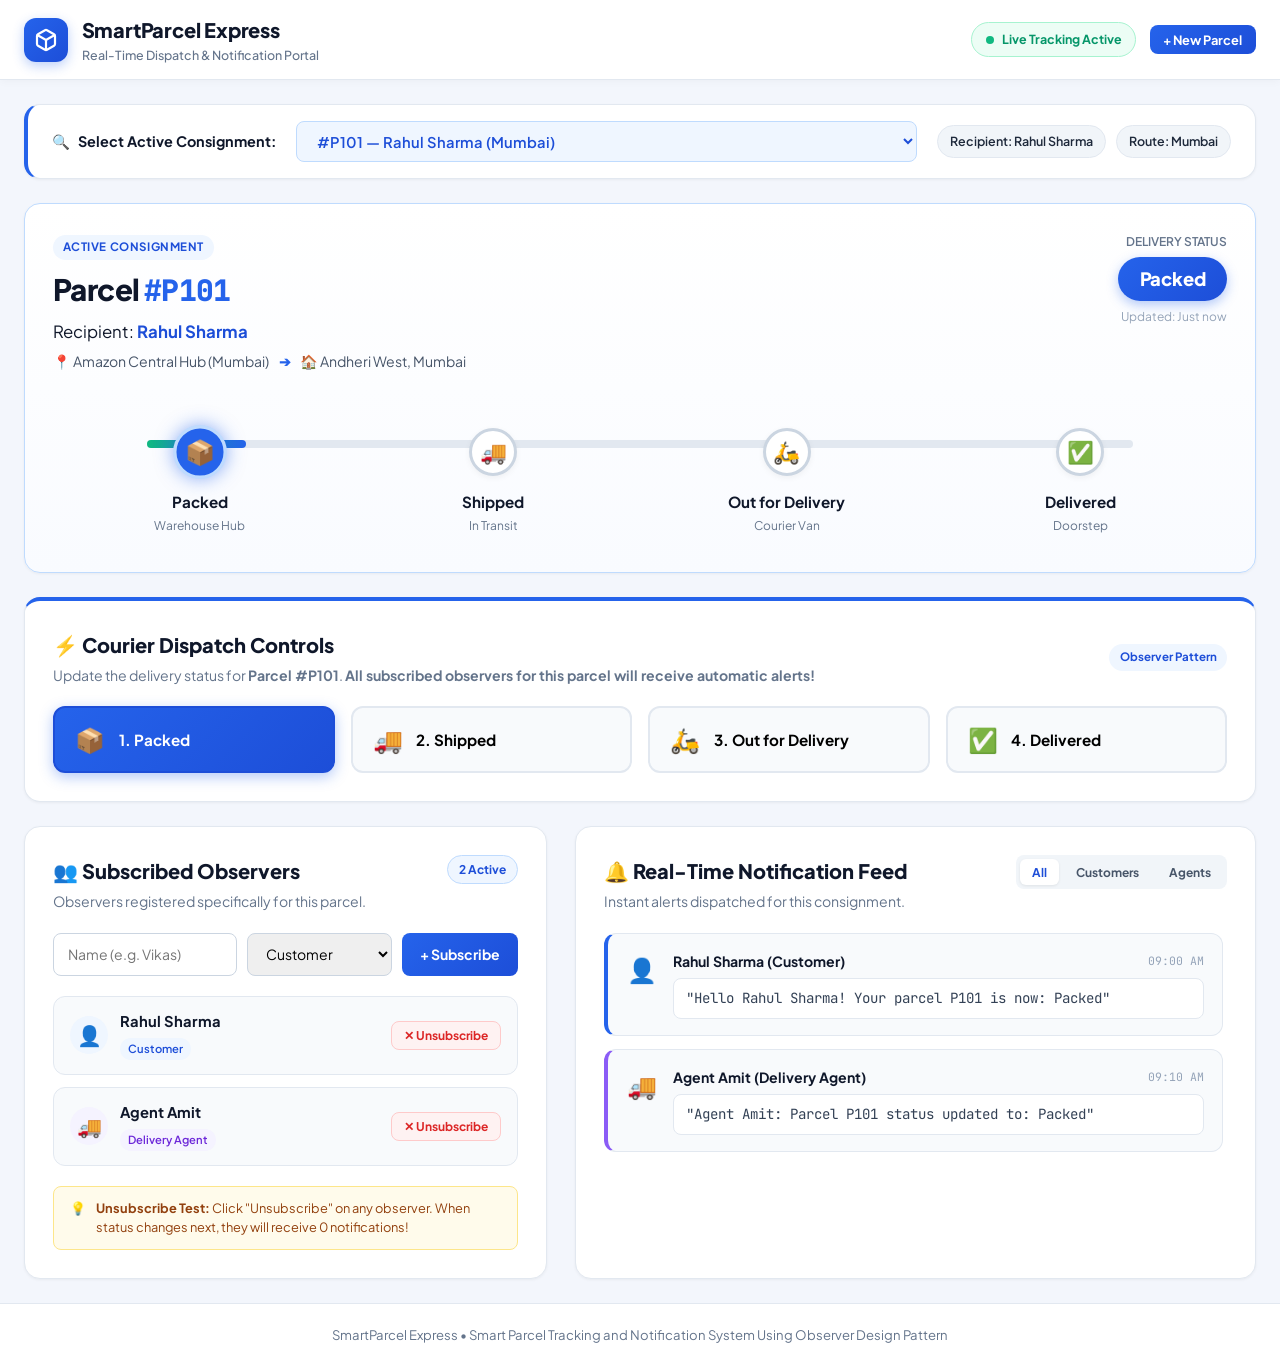
==== commit 20d35762: "Add multi-parcel support, dynamic parcel creation, and remove hardcoded recipient names" ====
--- a/index.html
+++ b/index.html
@@ -3,7 +3,7 @@
 <head>
     <meta charset="UTF-8">
     <meta name="viewport" content="width=device-width, initial-scale=1.0">
-    <title>SmartParcel Express | Real-Time Tracking & Notification System</title>
+    <title>SmartParcel Express | Real-Time Multi-Parcel Tracking System</title>
     <link rel="stylesheet" href="style.css">
     <link rel="preconnect" href="https://fonts.googleapis.com">
     <link rel="preconnect" href="https://fonts.gstatic.com" crossorigin>
@@ -31,10 +31,10 @@
             <div class="header-actions">
                 <div class="live-status-pill">
                     <span class="live-pulse"></span>
-                    <span>System Active • Live Dispatch</span>
-                </div>
-                <button class="btn btn-sm btn-ghost" id="btnResetDemo" title="Reset Parcel &amp; Observers to Initial State">
-                    ↺ Reset Demo
+                    <span>Live Tracking Active</span>
+                </div>
+                <button class="btn btn-sm btn-primary" id="btnOpenNewParcelModal">
+                    + New Parcel
                 </button>
             </div>
         </div>
@@ -43,20 +43,42 @@
     <!-- Main Dashboard Container -->
     <main class="dashboard-container">
 
-        <!-- Top Row: Parcel Overview & Live Tracking Progress -->
+        <!-- Parcel Switcher & Selector Bar -->
+        <section class="parcel-selector-bar card">
+            <div class="selector-content">
+                <div class="selector-label">
+                    <span class="label-icon">🔍</span>
+                    <span class="label-text">Select Active Consignment:</span>
+                </div>
+                <div class="selector-control-wrap">
+                    <select id="parcelDropdown" class="parcel-dropdown">
+                        <!-- Populated dynamically -->
+                    </select>
+                </div>
+                <div class="parcel-quick-stats">
+                    <span class="stat-pill" id="statRecipientPill">Recipient: Rahul Sharma</span>
+                    <span class="stat-pill" id="statCityPill">City: Mumbai</span>
+                </div>
+            </div>
+        </section>
+
+        <!-- Top Row: Active Parcel Overview & Live Tracking Progress -->
         <section class="card tracking-hero-card">
             <div class="card-header-flex">
                 <div>
                     <span class="badge-label">Active Consignment</span>
                     <h2 class="parcel-id-title">Parcel <span id="displayParcelId">#P101</span></h2>
+                    <p class="parcel-recipient-lead">
+                        Recipient: <strong id="displayRecipientName">Rahul Sharma</strong>
+                    </p>
                     <p class="parcel-route-text">
-                        <span class="route-from">📍 Mumbai Hub (Warehouse)</span>
+                        <span class="route-from" id="displaySenderText">📍 Mumbai Central Hub</span>
                         <span class="route-arrow">➔</span>
-                        <span class="route-to">🏠 Pune Central (Janvi Thakre)</span>
+                        <span class="route-to" id="displayDestinationText">🏠 Andheri West, Mumbai</span>
                     </p>
                 </div>
                 <div class="current-status-box">
-                    <span class="status-sub-label">Current Status</span>
+                    <span class="status-sub-label">Delivery Status</span>
                     <div class="status-badge" id="currentStatusBadge">Packed</div>
                     <span class="last-updated-text" id="lastUpdatedText">Updated: Just now</span>
                 </div>
@@ -98,7 +120,7 @@
                         </div>
                         <div class="node-info">
                             <span class="node-title">Out for Delivery</span>
-                            <span class="node-sub">Delivery Van</span>
+                            <span class="node-sub">Courier Van</span>
                         </div>
                     </div>
 
@@ -122,11 +144,11 @@
                 <div>
                     <h3 class="section-title">⚡ Courier Dispatch Controls</h3>
                     <p class="section-desc">
-                        Click any status below to simulate the parcel's journey. 
-                        <strong>Subscribed customers and delivery agents will automatically receive instant alerts!</strong>
+                        Update the delivery status for <strong id="actionParcelIdText">Parcel #P101</strong>. 
+                        <strong>All subscribed observers for this parcel will receive automatic alerts!</strong>
                     </p>
                 </div>
-                <span class="observer-tag">Observer Pattern in Action</span>
+                <span class="observer-tag">Observer Pattern</span>
             </div>
 
             <div class="status-buttons-row">
@@ -157,14 +179,14 @@
                 <div class="card-title-flex">
                     <div>
                         <h3 class="section-title">👥 Subscribed Observers</h3>
-                        <p class="section-desc">Entities registered to receive real-time parcel updates.</p>
-                    </div>
-                    <span class="sub-counter-badge" id="activeSubCount">3 Active</span>
+                        <p class="section-desc">Observers registered specifically for this parcel.</p>
+                    </div>
+                    <span class="sub-counter-badge" id="activeSubCount">2 Active</span>
                 </div>
 
                 <!-- Add New Subscriber Form -->
                 <form id="addObserverForm" class="add-observer-form">
-                    <input type="text" id="obsNameInput" placeholder="Enter Name (e.g. Sneha)" required>
+                    <input type="text" id="obsNameInput" placeholder="Name (e.g. Vikas)" required>
                     <select id="obsTypeInput">
                         <option value="Customer">Customer</option>
                         <option value="Delivery Agent">Delivery Agent</option>
@@ -181,7 +203,7 @@
 
                 <div class="unsub-tip">
                     <span class="tip-icon">💡</span>
-                    <span><strong>Test Unsubscribe:</strong> Click "Unsubscribe" on Priya, then change status to "Out for Delivery". Rahul and Amit will receive alerts, but Priya will not!</span>
+                    <span><strong>Unsubscribe Test:</strong> Click "Unsubscribe" on any observer. When status changes next, they will receive 0 notifications!</span>
                 </div>
             </section>
 
@@ -189,8 +211,8 @@
             <section class="card notifications-stream-card">
                 <div class="card-title-flex">
                     <div>
-                        <h3 class="section-title">🔔 Live Notification Feed</h3>
-                        <p class="section-desc">Instant alerts triggered automatically when parcel status changes.</p>
+                        <h3 class="section-title">🔔 Real-Time Notification Feed</h3>
+                        <p class="section-desc">Instant alerts dispatched for this consignment.</p>
                     </div>
                     <div class="notif-filter-tabs">
                         <button class="filter-pill active" data-filter="all">All</button>
@@ -209,11 +231,43 @@
 
     </main>
 
+    <!-- Modal: Create New Parcel -->
+    <div class="modal-backdrop" id="newParcelModal">
+        <div class="modal-card">
+            <div class="modal-header">
+                <h3 class="modal-title">📦 Register New Consignment</h3>
+                <button class="btn-close-modal" id="btnCloseModal">✕</button>
+            </div>
+            <form id="createParcelForm">
+                <div class="form-group">
+                    <label>Parcel Tracking ID</label>
+                    <input type="text" id="newParcelId" placeholder="e.g. P104" required>
+                </div>
+                <div class="form-group">
+                    <label>Recipient Full Name</label>
+                    <input type="text" id="newRecipientName" placeholder="e.g. Anita Deshmukh" required>
+                </div>
+                <div class="form-group">
+                    <label>Origin Hub / Sender</label>
+                    <input type="text" id="newSender" placeholder="e.g. Pune Logistics Hub" value="Pune Logistics Hub">
+                </div>
+                <div class="form-group">
+                    <label>Destination Address / City</label>
+                    <input type="text" id="newDestination" placeholder="e.g. Viman Nagar, Pune" required>
+                </div>
+                <div class="modal-actions">
+                    <button type="button" class="btn btn-ghost" id="btnCancelModal">Cancel</button>
+                    <button type="submit" class="btn btn-primary">Create &amp; Track</button>
+                </div>
+            </form>
+        </div>
+    </div>
+
     <!-- Toast Alert Popup Container -->
     <div id="toastContainer" class="toast-container"></div>
 
     <footer class="app-footer">
-        <p>SmartParcel Express • Smart Parcel Tracking and Notification System</p>
+        <p>SmartParcel Express • Smart Parcel Tracking and Notification System Using Observer Design Pattern</p>
     </footer>
 
     <script src="app.js"></script>
--- a/style.css
+++ b/style.css
@@ -159,11 +159,11 @@
 /* Dashboard Container */
 .dashboard-container {
     max-width: 1280px;
-    margin: 1.75rem auto;
+    margin: 1.5rem auto;
     padding: 0 1.5rem;
     display: flex;
     flex-direction: column;
-    gap: 1.75rem;
+    gap: 1.5rem;
     flex: 1;
     width: 100%;
 }
@@ -182,6 +182,71 @@
     box-shadow: var(--shadow-md);
 }
 
+/* Parcel Selector Bar */
+.parcel-selector-bar {
+    padding: 1rem 1.5rem;
+    background: #ffffff;
+    border-left: 4px solid var(--primary);
+}
+
+.selector-content {
+    display: flex;
+    align-items: center;
+    justify-content: space-between;
+    gap: 1.25rem;
+    flex-wrap: wrap;
+}
+
+.selector-label {
+    display: flex;
+    align-items: center;
+    gap: 0.5rem;
+    font-size: 0.9rem;
+    font-weight: 700;
+    color: var(--navy-900);
+}
+
+.selector-control-wrap {
+    flex: 1;
+    min-width: 250px;
+}
+
+.parcel-dropdown {
+    width: 100%;
+    font-family: var(--font-sans);
+    font-size: 0.92rem;
+    font-weight: 600;
+    padding: 0.6rem 1rem;
+    border: 1.5px solid var(--primary-border);
+    border-radius: var(--radius-sm);
+    background-color: var(--primary-soft);
+    color: var(--primary-dark);
+    outline: none;
+    cursor: pointer;
+    transition: var(--transition);
+}
+
+.parcel-dropdown:focus {
+    border-color: var(--primary);
+    box-shadow: 0 0 0 3px rgba(37, 99, 235, 0.15);
+}
+
+.parcel-quick-stats {
+    display: flex;
+    gap: 0.6rem;
+    flex-wrap: wrap;
+}
+
+.stat-pill {
+    background-color: var(--gray-100);
+    color: var(--gray-700);
+    font-size: 0.78rem;
+    font-weight: 600;
+    padding: 0.35rem 0.75rem;
+    border-radius: var(--radius-full);
+    border: 1px solid var(--gray-200);
+}
+
 /* Tracking Hero Card */
 .tracking-hero-card {
     background: linear-gradient(180deg, #ffffff 0%, #f9fbff 100%);
@@ -222,10 +287,20 @@
     font-family: var(--font-mono);
 }
 
+.parcel-recipient-lead {
+    font-size: 1.05rem;
+    color: var(--navy-900);
+    margin-top: 0.25rem;
+}
+
+.parcel-recipient-lead strong {
+    color: var(--primary-dark);
+}
+
 .parcel-route-text {
-    font-size: 0.9rem;
+    font-size: 0.88rem;
     color: var(--gray-600);
-    margin-top: 0.35rem;
+    margin-top: 0.25rem;
     display: flex;
     align-items: center;
     gap: 0.6rem;
@@ -520,8 +595,8 @@
 }
 
 .btn-sm {
-    padding: 0.35rem 0.75rem;
-    font-size: 0.78rem;
+    padding: 0.4rem 0.85rem;
+    font-size: 0.8rem;
 }
 
 /* Observers List */
@@ -756,6 +831,101 @@
     font-size: 0.9rem;
 }
 
+/* Modal: Create New Parcel */
+.modal-backdrop {
+    position: fixed;
+    top: 0;
+    left: 0;
+    right: 0;
+    bottom: 0;
+    background-color: rgba(15, 23, 42, 0.6);
+    backdrop-filter: blur(4px);
+    z-index: 200;
+    display: none;
+    align-items: center;
+    justify-content: center;
+    padding: 1rem;
+}
+
+.modal-backdrop.open {
+    display: flex;
+}
+
+.modal-card {
+    background-color: var(--white);
+    border-radius: var(--radius-lg);
+    width: 100%;
+    max-width: 480px;
+    padding: 2rem;
+    box-shadow: 0 20px 25px -5px rgba(0, 0, 0, 0.2);
+    animation: modalScale 0.25s ease-out;
+}
+
+@keyframes modalScale {
+    from { opacity: 0; transform: scale(0.95); }
+    to { opacity: 1; transform: scale(1); }
+}
+
+.modal-header {
+    display: flex;
+    align-items: center;
+    justify-content: space-between;
+    margin-bottom: 1.5rem;
+}
+
+.modal-title {
+    font-size: 1.25rem;
+    font-weight: 800;
+    color: var(--navy-900);
+}
+
+.btn-close-modal {
+    background: transparent;
+    border: none;
+    font-size: 1.25rem;
+    cursor: pointer;
+    color: var(--gray-400);
+    transition: var(--transition);
+}
+
+.btn-close-modal:hover {
+    color: var(--navy-900);
+}
+
+.form-group {
+    display: flex;
+    flex-direction: column;
+    gap: 0.35rem;
+    margin-bottom: 1.15rem;
+}
+
+.form-group label {
+    font-size: 0.82rem;
+    font-weight: 700;
+    color: var(--navy-800);
+}
+
+.form-group input {
+    font-family: var(--font-sans);
+    font-size: 0.9rem;
+    padding: 0.65rem 0.85rem;
+    border: 1px solid var(--gray-300);
+    border-radius: var(--radius-sm);
+    outline: none;
+}
+
+.form-group input:focus {
+    border-color: var(--primary);
+    box-shadow: 0 0 0 3px rgba(37, 99, 235, 0.15);
+}
+
+.modal-actions {
+    display: flex;
+    justify-content: flex-end;
+    gap: 0.75rem;
+    margin-top: 1.5rem;
+}
+
 /* Toast Alerts Container */
 .toast-container {
     position: fixed;
@@ -825,4 +995,9 @@
     .node-circle {
         margin-bottom: 0;
     }
-}
+
+    .selector-content {
+        flex-direction: column;
+        align-items: stretch;
+    }
+}
